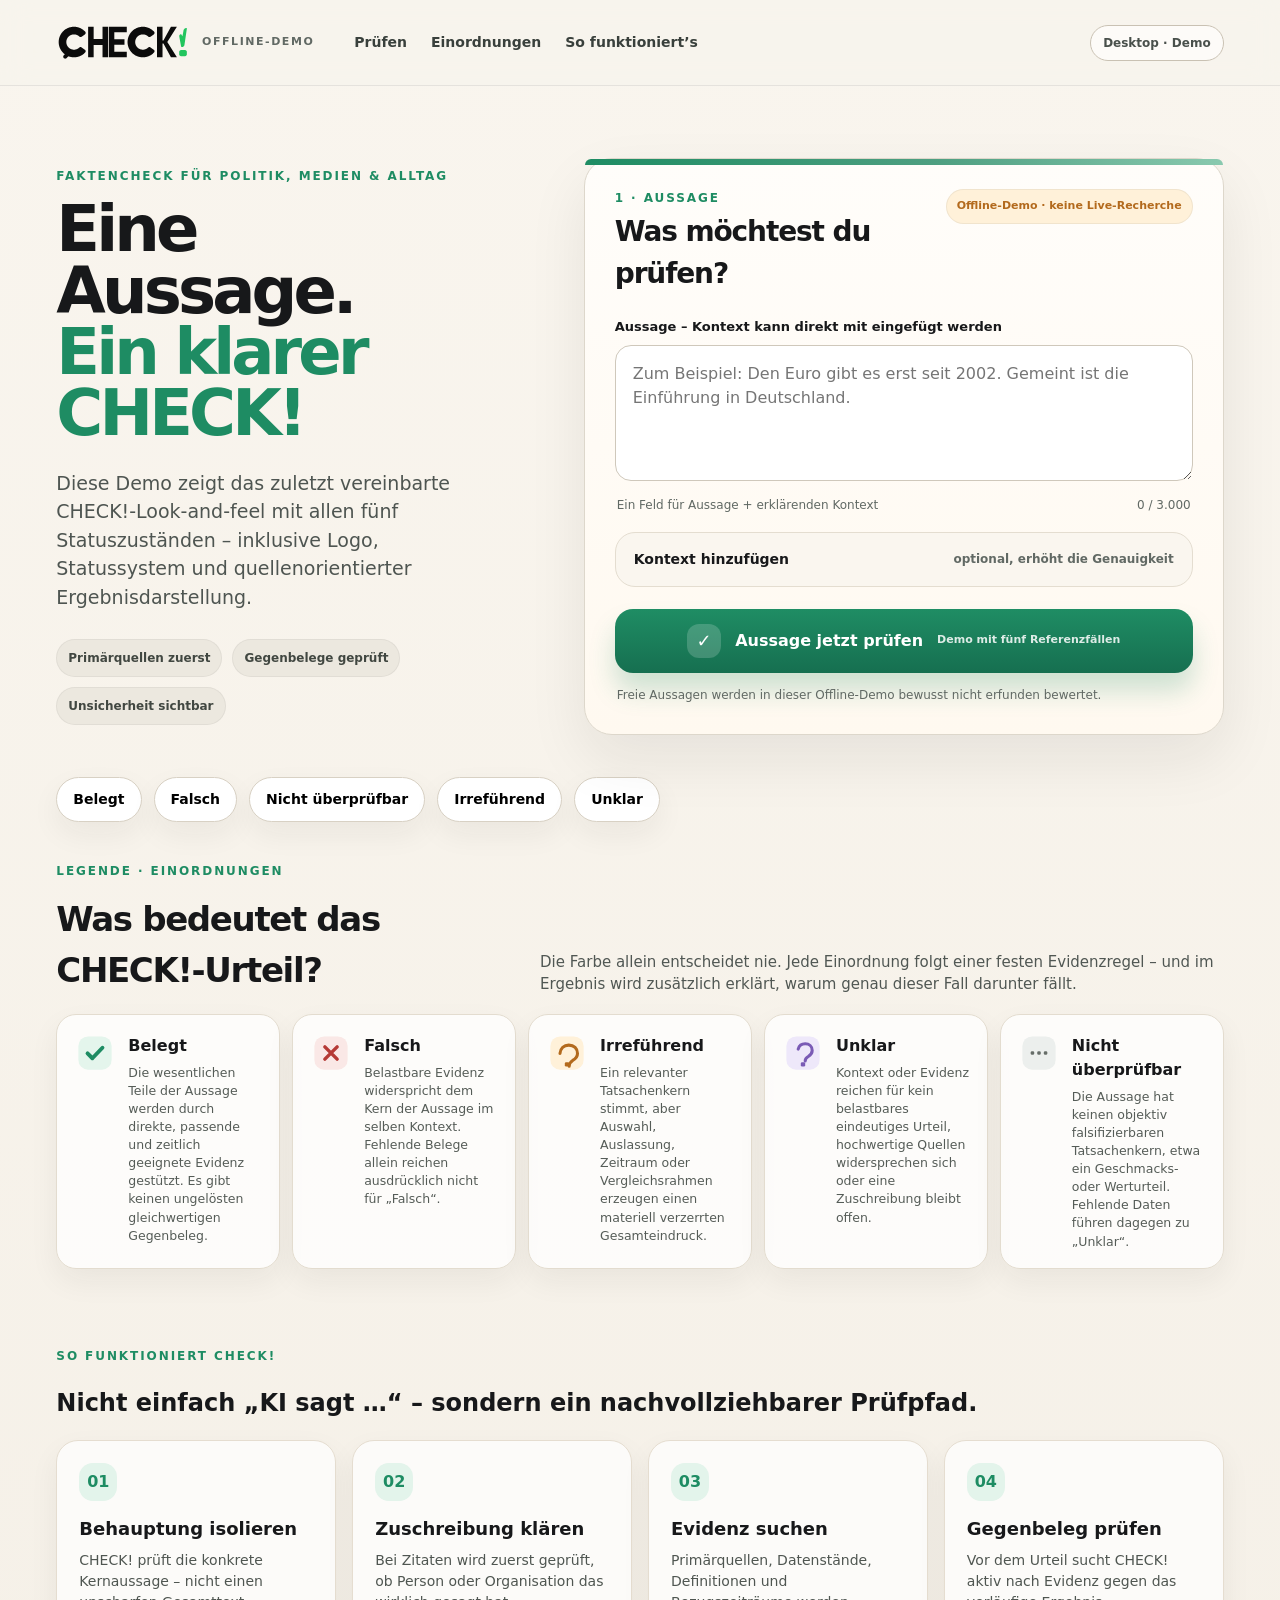
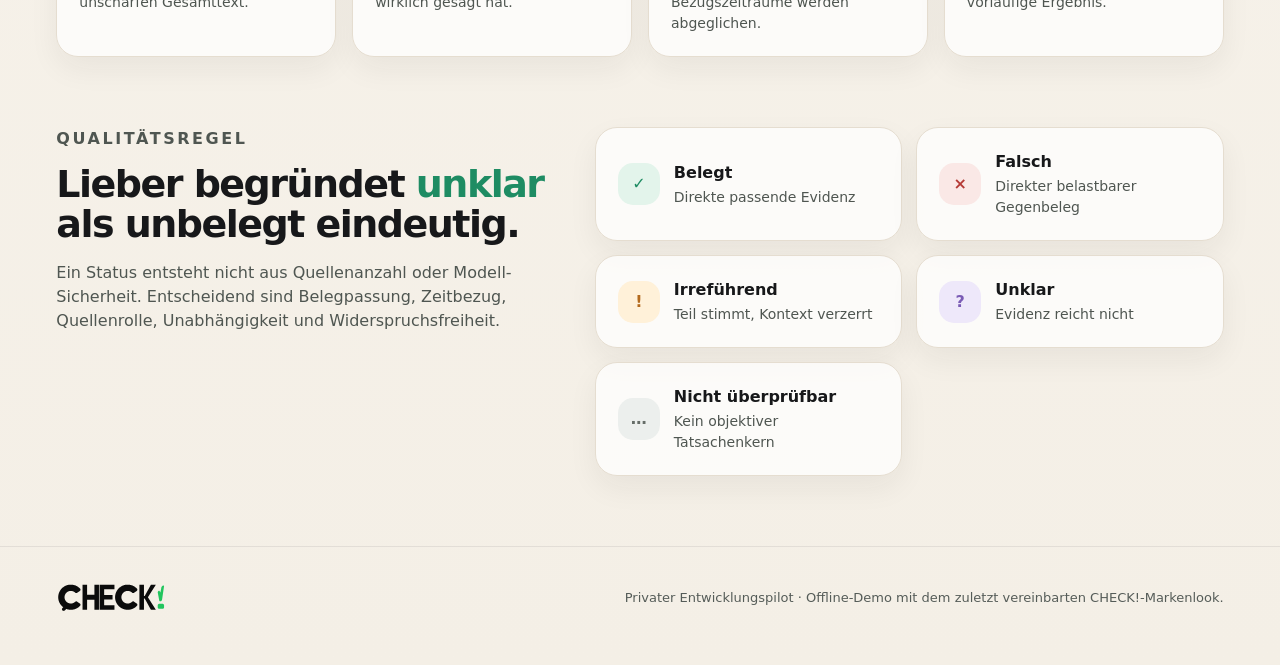
==== site/projects/check/index.html @ bfc2ee9d "Homepage Stefan Lüer (lueer.me): Profil, Kompetenzen, CHECK!-Demonstrator, Werdegang - Nur site/ wir" ====
<!doctype html>
<html lang="de">
<head>
  <meta charset="utf-8" />
  <meta http-equiv="Content-Security-Policy" content="default-src 'none'; script-src 'unsafe-inline'; style-src 'unsafe-inline'; img-src 'self' data:; font-src 'self'; base-uri 'none'; form-action 'none'; object-src 'none'">
  <meta name="referrer" content="no-referrer">
  <meta name="robots" content="noindex">
  <meta name="viewport" content="width=device-width,initial-scale=1" />
  <title>CHECK! – Offline-Demo</title>
  <meta name="description" content="CHECK! Offline-Demo mit fünf vorbereiteten Beispielaussagen." />
  <style>:root{
  --bg:#f7f3ec;
  --bg-soft:#fbf8f2;
  --paper:#fffdf9;
  --ink:#17181a;
  --muted:#616964;
  --line:#ddd7cb;
  --line-strong:#c9c1b3;
  --shadow:0 24px 60px rgba(26,28,26,.08);
  --shadow-soft:0 12px 30px rgba(26,28,26,.06);
  --green:#1e8c63;
  --green-soft:#e3f4eb;
  --red:#b53a36;
  --red-soft:#fae8e6;
  --amber:#b36a1d;
  --amber-soft:#fff1d9;
  --violet:#7a5bb5;
  --violet-soft:#eee8fa;
  --slate:#666d68;
  --slate-soft:#ecefed;
  --radius-xl:28px;
  --radius-lg:20px;
  --radius-md:14px;
}
*{box-sizing:border-box}
html{scroll-behavior:smooth}
body{margin:0;background:linear-gradient(180deg,#f9f5ee 0%,#f4efe6 100%);color:var(--ink);font-family:Inter,ui-sans-serif,system-ui,-apple-system,"Segoe UI",sans-serif;line-height:1.5}
a{color:inherit}
.topbar{height:86px;display:flex;align-items:center;gap:28px;padding:0 4.4vw;border-bottom:1px solid rgba(23,24,26,.08);background:rgba(247,243,236,.84);position:sticky;top:0;z-index:20;backdrop-filter:blur(14px)}
.brand{display:flex;align-items:center;gap:14px;text-decoration:none;color:var(--ink)}
.brand img{display:block;height:34px;width:auto}
.brand.small img{height:28px}
.brand-lockup{display:flex;flex-direction:column;gap:2px}
.brand-kicker{font-size:11px;font-weight:800;letter-spacing:.14em;color:var(--muted);text-transform:uppercase}
.nav{display:flex;gap:24px;margin-left:12px}
.nav a{text-decoration:none;font-weight:700;font-size:14px;color:#39403c}
.nav a:hover{color:var(--ink)}
.pilot-badge{margin-left:auto;padding:8px 12px;border:1px solid var(--line-strong);border-radius:999px;font-size:12px;font-weight:800;color:#49504b;background:rgba(255,255,255,.58)}
main{overflow-x:hidden}
.hero{max-width:1380px;margin:0 auto;padding:72px 4.4vw 42px;display:grid;grid-template-columns:minmax(320px,.84fr) minmax(580px,1.16fr);gap:64px;align-items:center}
.hero-copy{padding-right:10px}
.eyebrow,.step{font-size:12px;font-weight:850;letter-spacing:.16em;color:var(--green);text-transform:uppercase;margin:0 0 14px}
.hero h1{font-size:clamp(48px,5vw,78px);line-height:.96;letter-spacing:-.06em;margin:0 0 24px;max-width:740px}
.hero h1 span{color:var(--green)}
.lead{font-size:19px;color:#4e5551;max-width:620px;margin:0 0 28px}
.trust-row{display:flex;flex-wrap:wrap;gap:10px}
.trust-row span{font-size:12px;font-weight:780;padding:9px 11px;background:#ece8df;border:1px solid rgba(23,24,26,.05);border-radius:999px;color:#414741}
.check-card{position:relative;background:linear-gradient(180deg,#fffdfa 0%,#fff9f0 100%);border:1px solid var(--line);border-radius:var(--radius-xl);padding:30px;box-shadow:var(--shadow)}
.check-card::before{content:"";position:absolute;inset:0 auto auto 0;height:6px;width:100%;border-radius:28px 28px 0 0;background:linear-gradient(90deg,var(--green) 0%,#4e9f81 55%,#89c9af 100%)}
.card-head{display:flex;align-items:flex-start;justify-content:space-between;gap:20px;margin-bottom:22px}
.card-head .step{margin-bottom:4px}
.card-head h2{margin:0;font-size:28px;letter-spacing:-.04em}
.api-state{font-size:11px;font-weight:850;padding:8px 10px;background:var(--slate-soft);border-radius:999px;white-space:nowrap;border:1px solid rgba(23,24,26,.06)}
.api-state.live{background:var(--green-soft);color:var(--green)}
.api-state.demo{background:var(--amber-soft);color:var(--amber)}
label{display:block;font-size:13px;font-weight:800;margin-bottom:8px}
textarea,input{width:100%;border:1px solid #cfc8bb;border-radius:16px;background:#fff;color:var(--ink);font:inherit;outline:none;transition:border-color .18s, box-shadow .18s, transform .18s}
textarea:focus,input:focus{border-color:#a8b8ad;box-shadow:0 0 0 4px rgba(30,140,99,.11)}
textarea{min-height:136px;padding:16px 17px;resize:vertical}
input{padding:13px 14px}
.counter{display:flex;justify-content:space-between;gap:12px;align-items:center;margin:8px 2px 18px;color:var(--muted);font-size:12px}
.context-box{margin:18px 0 22px;background:#faf6ef;border:1px solid #e4ddd0;border-radius:20px;padding:0}
.context-box>summary{cursor:pointer;list-style:none;padding:16px 18px;font-weight:800;font-size:14px;display:flex;justify-content:space-between;align-items:center;gap:16px}
.context-box>summary::-webkit-details-marker{display:none}.context-box summary span{font-size:12px;color:var(--muted);font-weight:650}
.context-grid{display:grid;grid-template-columns:repeat(2,minmax(0,1fr));gap:16px;padding:0 18px 18px}.context-grid .wide{grid-column:1/-1}
.check-btn{display:flex;align-items:center;justify-content:center;gap:14px;width:100%;border:0;border-radius:18px;background:linear-gradient(180deg,#1f8d64 0%,#166f50 100%);color:#fff;padding:15px 18px;cursor:pointer;font:inherit;font-weight:800;box-shadow:0 18px 26px rgba(30,140,99,.22)}
.check-btn:hover{transform:translateY(-1px)}
.btn-icon{display:grid;place-items:center;width:34px;height:34px;border-radius:12px;background:rgba(255,255,255,.18);font-size:18px;font-weight:900}.check-btn small{display:block;font-size:11px;font-weight:650;opacity:.85}
.privacy{margin:13px 2px 0;color:var(--muted);font-size:12px}
.examples{max-width:1380px;margin:0 auto;padding:0 4.4vw 28px;display:flex;flex-wrap:wrap;gap:12px}
.examples button{border:1px solid #d8d1c4;background:#fff;border-radius:999px;padding:11px 16px;font:inherit;font-size:14px;font-weight:760;cursor:pointer;box-shadow:var(--shadow-soft)}
.examples button:hover{background:#f7f3ea}
.hidden{display:none !important}
.result-wrap{max-width:1380px;margin:12px auto 0;padding:0 4.4vw 28px}
.result-topline{display:flex;justify-content:space-between;align-items:center;gap:18px;margin-bottom:14px;color:var(--muted);font-size:13px}
.result-grid{display:grid;grid-template-columns:minmax(0,1.05fr) minmax(320px,.95fr);gap:22px}
.result-main,.evidence-panel{background:var(--paper);border:1px solid var(--line);border-radius:var(--radius-xl);padding:26px;box-shadow:var(--shadow-soft)}
.result-label{font-size:12px;font-weight:850;letter-spacing:.14em;color:var(--muted);text-transform:uppercase;margin:0 0 10px}
blockquote{margin:0 0 18px;padding:18px 20px;background:#f7f3ec;border-left:4px solid var(--green);border-radius:18px;font-size:19px;font-weight:620;color:#212321}
.status-badge{display:inline-flex;align-items:center;gap:10px;padding:10px 14px 10px 10px;border-radius:999px;font-size:14px;font-weight:850;margin-bottom:16px;border:1px solid transparent}
.status-badge::before{content:"";width:28px;height:28px;border-radius:12px;display:inline-grid;place-items:center;font-size:16px;font-weight:900}
.status-badge[data-status="Belegt"]{background:var(--green-soft);color:#155a42;border-color:#c9e8d8}.status-badge[data-status="Belegt"]::before{content:"✓";background:var(--green);color:#fff}
.status-badge[data-status="Falsch"]{background:var(--red-soft);color:#7f2926;border-color:#efcbc8}.status-badge[data-status="Falsch"]::before{content:"×";background:var(--red);color:#fff}
.status-badge[data-status="Irreführend"]{background:var(--amber-soft);color:#8e5317;border-color:#f0d6b2}.status-badge[data-status="Irreführend"]::before{content:"!";background:var(--amber);color:#fff}
.status-badge[data-status="Unklar"]{background:var(--violet-soft);color:#64499a;border-color:#dbd0f2}.status-badge[data-status="Unklar"]::before{content:"?";background:var(--violet);color:#fff}
.status-badge[data-status="Nicht überprüfbar"]{background:var(--slate-soft);color:#4d5550;border-color:#d8ddda}.status-badge[data-status="Nicht überprüfbar"]::before{content:"…";background:var(--slate);color:#fff}
#shortReason{font-size:34px;line-height:1.08;letter-spacing:-.04em;margin:0 0 12px}
.detail{font-size:16px;color:#4d5450;margin:0 0 18px}
.info-box{padding:16px 18px;border-radius:18px;background:#f2f6f4;border:1px solid #dce9e1;margin:14px 0;color:#274437}.info-box.warning{background:#faf6ef;border-color:#e4ddd0;color:#5e5644}
.result-actions{display:flex;flex-wrap:wrap;gap:12px;margin-top:20px}.result-actions button,.feedback-form button{border:0;border-radius:14px;padding:12px 15px;font:inherit;font-weight:780;cursor:pointer}.result-actions button:first-child{background:#17181a;color:#fff}.result-actions button:last-child{background:#ece8df;color:#2e332f}.feedback-form{margin-top:18px;border-top:1px solid #ece6da;padding-top:18px}.feedback-form textarea{min-height:110px}.feedback-form input{margin-bottom:12px}.feedback-form button{background:var(--green);color:#fff}.feedback-form p{margin:10px 0 0;color:var(--muted);font-size:13px}
.panel-head{display:flex;justify-content:space-between;align-items:flex-start;gap:18px;margin-bottom:12px}.panel-head h3{margin:4px 0 0;font-size:24px;letter-spacing:-.03em}.count-pill{background:#f3eee6;border:1px solid var(--line);border-radius:999px;padding:8px 11px;font-size:12px;font-weight:800;color:#515853}
.evidence-list{display:flex;flex-direction:column;gap:14px}.evidence-card{border:1px solid #e4ddd0;border-radius:20px;padding:18px;background:#fffdfa}.source-top{display:flex;justify-content:space-between;gap:16px;align-items:flex-start;margin-bottom:10px}.source-top h4{margin:0 0 5px;font-size:18px;line-height:1.15}.publisher{font-size:13px;color:var(--muted)}.evidence-tag{border-radius:999px;background:#f2f6f4;padding:6px 10px;font-size:11px;font-weight:850;color:#345749}.evidence-card p{margin:0 0 10px;color:#464c49;font-size:14px}.evidence-card a{display:inline-flex;align-items:center;gap:6px;font-weight:800;text-decoration:none;color:var(--green)}.empty-evidence{padding:18px;border:1px dashed #d9d3c8;border-radius:18px;background:#faf7f1;color:var(--muted)}
.process,.quality{max-width:1380px;margin:0 auto;padding:34px 4.4vw 70px}.process-grid{display:grid;grid-template-columns:repeat(4,minmax(0,1fr));gap:16px;margin-top:18px}.process-grid article,.status-list>div{background:rgba(255,255,255,.74);border:1px solid #e5ddd0;border-radius:22px;padding:22px;box-shadow:var(--shadow-soft)}.process-grid article span{display:inline-grid;place-items:center;width:38px;height:38px;border-radius:14px;background:var(--green-soft);color:var(--green);font-weight:900;margin-bottom:14px}.process-grid h3{margin:0 0 8px;font-size:18px}.process-grid p{margin:0;color:#4f5651;font-size:14px}
.quality{display:grid;grid-template-columns:minmax(280px,.9fr) minmax(460px,1.1fr);gap:24px;align-items:start;padding-top:0}.quality-copy h2{font-size:38px;line-height:1.05;letter-spacing:-.04em;margin:0 0 14px}.quality-copy p{font-size:16px;color:#4f5651;max-width:560px}.quality-copy em{color:var(--green);font-style:normal}.status-list{display:grid;grid-template-columns:repeat(2,minmax(0,1fr));gap:14px}.status-list>div{display:flex;align-items:center;gap:14px}.dot{width:42px;height:42px;border-radius:15px;display:grid;place-items:center;font-weight:900;flex:0 0 auto}.dot.ok{background:var(--green-soft);color:var(--green)}.dot.bad{background:var(--red-soft);color:var(--red)}.dot.misleading{background:var(--amber-soft);color:var(--amber)}.dot.unclear{background:var(--violet-soft);color:var(--violet)}.dot.na{background:var(--slate-soft);color:var(--slate)}.status-list span{display:flex;flex-direction:column;gap:2px;font-size:14px;color:#4f5651}.status-list strong{font-size:16px;color:var(--ink)}
footer{padding:28px 4.4vw 44px;display:flex;justify-content:space-between;gap:18px;align-items:center;border-top:1px solid rgba(23,24,26,.08);color:#555c58}.footer-note{font-size:13px;max-width:680px}
@media (max-width:1120px){.hero,.quality,.result-grid{grid-template-columns:1fr}.hero{gap:36px}.process-grid{grid-template-columns:repeat(2,minmax(0,1fr))}.nav{display:none}.pilot-badge{display:none}}
@media (max-width:720px){.topbar{height:auto;padding:14px 18px;gap:12px;align-items:flex-start;flex-wrap:wrap}.brand img{height:28px}.hero,.examples,.result-wrap,.process,.quality,footer{padding-left:18px;padding-right:18px}.hero{padding-top:34px}.check-card,.result-main,.evidence-panel{padding:20px}.context-grid,.status-list{grid-template-columns:1fr}.process-grid{grid-template-columns:1fr}.result-actions{flex-direction:column}.result-actions button,.feedback-form button{width:100%}#shortReason{font-size:28px}.quality-copy h2{font-size:31px}.card-head{flex-direction:column}.api-state{white-space:normal}.brand-lockup{display:none}}/* v0.5 · explanatory verdict legend */
.legend{max-width:1380px;margin:0 auto;padding:12px 4.4vw 44px}
.legend-head{display:grid;grid-template-columns:minmax(280px,.8fr) minmax(420px,1.2fr);gap:28px;align-items:end;margin-bottom:18px}
.legend-head h2{font-size:34px;letter-spacing:-.04em;margin:0}.legend-head>p{margin:0;color:#505753;font-size:15px}
.legend-grid{display:grid;grid-template-columns:repeat(5,minmax(0,1fr));gap:12px}
.legend-grid article{background:rgba(255,255,255,.76);border:1px solid #e3dccf;border-radius:20px;padding:17px;box-shadow:var(--shadow-soft);display:flex;align-items:flex-start;gap:12px}
.legend-grid img{width:42px;height:42px;flex:0 0 auto}.legend-grid h3{margin:2px 0 6px;font-size:16px}.legend-grid p{margin:0;color:#555c57;font-size:12.5px;line-height:1.45}
.classification-box{margin:16px 0;padding:17px 18px;border-radius:18px;background:#f7f3ec;border:1px solid #e0d8ca;color:#3f4641}
.classification-box strong{display:block;color:var(--ink);margin-bottom:5px}.classification-box .rule{font-size:13px;color:#59605b;margin-bottom:7px}.classification-box .case{font-size:14px}
.detected-claims{margin:14px 0;padding:16px 18px;border-radius:18px;background:#fff7e8;border:1px solid #ead5ac}.detected-claims strong{display:block;margin-bottom:8px}.detected-claims ol{margin:0;padding-left:20px}.detected-claims button{margin-top:8px;margin-right:8px;border:1px solid #d9c393;background:#fff;border-radius:999px;padding:8px 10px;font:inherit;font-size:12px;font-weight:780;cursor:pointer}
.benchmark-intro{max-width:1180px;margin:0 auto;padding:52px 4.4vw 18px}.benchmark-intro h1{font-size:48px;line-height:1;letter-spacing:-.05em;margin:0 0 16px}.benchmark-intro p{color:#505753;max-width:820px}.benchmark-toolbar{max-width:1180px;margin:0 auto;padding:0 4.4vw 18px;display:flex;gap:10px;flex-wrap:wrap}.benchmark-toolbar button{border:1px solid #d8d1c4;background:#fff;border-radius:999px;padding:9px 13px;font:inherit;font-weight:780;cursor:pointer}.benchmark-list{max-width:1180px;margin:0 auto;padding:0 4.4vw 70px;display:grid;grid-template-columns:repeat(2,minmax(0,1fr));gap:14px}.benchmark-case{background:#fffdfa;border:1px solid #ded7ca;border-radius:20px;padding:18px;box-shadow:var(--shadow-soft)}.benchmark-case .case-id{font-size:12px;font-weight:900;color:var(--green);letter-spacing:.1em}.benchmark-case h3{font-size:17px;margin:7px 0 12px;line-height:1.35}.benchmark-case button{border:0;background:#17181a;color:#fff;border-radius:12px;padding:10px 12px;font:inherit;font-size:13px;font-weight:800;cursor:pointer}
@media(max-width:1120px){.legend-grid{grid-template-columns:repeat(2,minmax(0,1fr))}.legend-head{grid-template-columns:1fr}.benchmark-list{grid-template-columns:1fr}}
@media(max-width:720px){.legend{padding-left:18px;padding-right:18px}.legend-grid{grid-template-columns:1fr}.benchmark-intro,.benchmark-toolbar,.benchmark-list{padding-left:18px;padding-right:18px}.benchmark-intro h1{font-size:38px}}
</style>
</head>
<body>
  <header class="topbar">
    <a class="brand" href="#" aria-label="CHECK! Startseite">
      <img src="./brand_assets/check-wordmark.svg" alt="CHECK!" />
      <span class="brand-lockup"><span class="brand-kicker">Offline-Demo</span></span>
    </a>
    <nav class="nav" aria-label="Hauptnavigation">
      <a href="#check">Prüfen</a><a href="#legend">Einordnungen</a><a href="#how">So funktioniert’s</a>
    </nav>
    <span class="pilot-badge">Desktop · Demo</span>
  </header>

  <main>
    <section class="hero" id="check">
      <div class="hero-copy">
        <p class="eyebrow">FAKTENCHECK FÜR POLITIK, MEDIEN & ALLTAG</p>
        <h1>Eine Aussage.<br><span>Ein klarer CHECK!</span></h1>
        <p class="lead">Diese Demo zeigt das zuletzt vereinbarte CHECK!-Look-and-feel mit allen fünf Statuszuständen – inklusive Logo, Statussystem und quellenorientierter Ergebnisdarstellung.</p>
        <div class="trust-row"><span>Primärquellen zuerst</span><span>Gegenbelege geprüft</span><span>Unsicherheit sichtbar</span></div>
      </div>

      <form class="check-card" id="checkForm">
        <div class="card-head">
          <div><p class="step">1 · Aussage</p><h2>Was möchtest du prüfen?</h2></div>
          <span id="apiState" class="api-state demo">Offline-Demo · keine Live-Recherche</span>
        </div>
        <label for="claim">Aussage – Kontext kann direkt mit eingefügt werden</label>
        <textarea id="claim" maxlength="3000" required placeholder="Zum Beispiel: Den Euro gibt es erst seit 2002. Gemeint ist die Einführung in Deutschland."></textarea>
        <div class="counter"><span>Ein Feld für Aussage + erklärenden Kontext</span><span id="charCount">0 / 3.000</span></div>

        <details class="context-box">
          <summary>Kontext hinzufügen <span>optional, erhöht die Genauigkeit</span></summary>
          <div class="context-grid">
            <div class="wide"><label for="context">Kontext</label><textarea id="context" maxlength="2500" placeholder="Woher stammt die Aussage? Was ist der Zusammenhang?"></textarea></div>
            <div><label for="region">Land / Gebiet</label><input id="region" placeholder="z. B. Deutschland" /></div>
            <div><label for="referenceDate">Stichtag / Zeitraum</label><input id="referenceDate" placeholder="z. B. September 2026" /></div>
          </div>
        </details>

        <button id="submitBtn" class="check-btn" type="submit"><span class="btn-icon">✓</span><span>Aussage jetzt prüfen</span><small>Demo mit fünf Referenzfällen</small></button>
        <p class="privacy">Freie Aussagen werden in dieser Offline-Demo bewusst nicht erfunden bewertet.</p>
      </form>
    </section>

    <section class="examples" aria-label="Beispielaussagen">
      <button data-claim="Deutschland besteht aus 16 Bundesländern.">Belegt</button>
      <button data-claim="Die deutsche Wiedervereinigung war am 3. Oktober 1989.">Falsch</button>
      <button data-claim="Berlin ist das schönste Bundesland Deutschlands.">Nicht überprüfbar</button>
      <button data-claim="Den Euro gibt es erst seit 2002.">Irreführend</button>
      <button data-claim="Deutschland wird am 1. Januar 2035 genau 20 Bundesländer haben.">Unklar</button>
    </section>


    <section class="legend" id="legend" aria-labelledby="legendTitle">
      <div class="legend-head">
        <div><p class="eyebrow">Legende · Einordnungen</p><h2 id="legendTitle">Was bedeutet das CHECK!-Urteil?</h2></div>
        <p>Die Farbe allein entscheidet nie. Jede Einordnung folgt einer festen Evidenzregel – und im Ergebnis wird zusätzlich erklärt, warum genau dieser Fall darunter fällt.</p>
      </div>
      <div class="legend-grid">
        <article><img src="./brand_assets/status-belegt.svg" alt=""><div><h3>Belegt</h3><p>Die wesentlichen Teile der Aussage werden durch direkte, passende und zeitlich geeignete Evidenz gestützt. Es gibt keinen ungelösten gleichwertigen Gegenbeleg.</p></div></article>
        <article><img src="./brand_assets/status-falsch.svg" alt=""><div><h3>Falsch</h3><p>Belastbare Evidenz widerspricht dem Kern der Aussage im selben Kontext. Fehlende Belege allein reichen ausdrücklich nicht für „Falsch“.</p></div></article>
        <article><img src="./brand_assets/status-irrefuehrend.svg" alt=""><div><h3>Irreführend</h3><p>Ein relevanter Tatsachenkern stimmt, aber Auswahl, Auslassung, Zeitraum oder Vergleichsrahmen erzeugen einen materiell verzerrten Gesamteindruck.</p></div></article>
        <article><img src="./brand_assets/status-unklar.svg" alt=""><div><h3>Unklar</h3><p>Kontext oder Evidenz reichen für kein belastbares eindeutiges Urteil, hochwertige Quellen widersprechen sich oder eine Zuschreibung bleibt offen.</p></div></article>
        <article><img src="./brand_assets/status-nicht-pruefbar.svg" alt=""><div><h3>Nicht überprüfbar</h3><p>Die Aussage hat keinen objektiv falsifizierbaren Tatsachenkern, etwa ein Geschmacks- oder Werturteil. Fehlende Daten führen dagegen zu „Unklar“.</p></div></article>
      </div>
    </section>

    <section id="result" class="result-wrap hidden" aria-live="polite">
      <div class="result-topline"><span class="step">2 · Ergebnis</span><span id="resultMeta"></span></div>
      <div class="result-grid">
        <article class="result-main">
          <p class="result-label">Geprüfte Aussage</p>
          <blockquote id="resultClaim"></blockquote>
          <div id="statusBadge" class="status-badge"></div>
          <h2 id="shortReason"></h2>
          <p id="detail" class="detail"></p>
          <div id="classificationBox" class="classification-box"></div>
          <div id="attributionBox" class="info-box hidden"></div>
          <div id="limitationsBox" class="info-box warning hidden"></div>
          <div class="result-actions"><button type="button" id="copyResult">Ergebnis kopieren</button><button type="button" id="toggleFeedback">Gegenbeleg melden</button></div>
          <form id="feedbackForm" class="feedback-form hidden"><label for="feedbackNote">Was sollte CHECK! prüfen oder korrigieren?</label><textarea id="feedbackNote" maxlength="2500" placeholder="Beschreibe kurz den Gegenbeleg oder Fehler."></textarea><label for="feedbackUrl">Quelle / Link <span>optional</span></label><input id="feedbackUrl" placeholder="https://…"><button type="submit">Hinweis lokal speichern</button><p id="feedbackState"></p></form>
        </article>
        <aside class="evidence-panel">
          <div class="panel-head"><div><p class="result-label">Beleglage</p><h3>Quellen & Fundstellen</h3></div><span id="evidenceCount" class="count-pill"></span></div>
          <div id="evidenceList" class="evidence-list"></div>
        </aside>
      </div>
    </section>

    <section class="process" id="how">
      <div><p class="eyebrow">So funktioniert CHECK!</p><h2>Nicht einfach „KI sagt …“ – sondern ein nachvollziehbarer Prüfpfad.</h2></div>
      <div class="process-grid">
        <article><span>01</span><h3>Behauptung isolieren</h3><p>CHECK! prüft die konkrete Kernaussage – nicht einen unscharfen Gesamttext.</p></article>
        <article><span>02</span><h3>Zuschreibung klären</h3><p>Bei Zitaten wird zuerst geprüft, ob Person oder Organisation das wirklich gesagt hat.</p></article>
        <article><span>03</span><h3>Evidenz suchen</h3><p>Primärquellen, Datenstände, Definitionen und Bezugszeiträume werden abgeglichen.</p></article>
        <article><span>04</span><h3>Gegenbeleg prüfen</h3><p>Vor dem Urteil sucht CHECK! aktiv nach Evidenz gegen das vorläufige Ergebnis.</p></article>
      </div>
    </section>

    <section class="quality" id="quality">
      <div class="quality-copy"><p class="eyebrow">Qualitätsregel</p><h2>Lieber begründet <em>unklar</em> als unbelegt eindeutig.</h2><p>Ein Status entsteht nicht aus Quellenanzahl oder Modell-Sicherheit. Entscheidend sind Belegpassung, Zeitbezug, Quellenrolle, Unabhängigkeit und Widerspruchsfreiheit.</p></div>
      <div class="status-list"><div><b class="dot ok">✓</b><span><strong>Belegt</strong>Direkte passende Evidenz</span></div><div><b class="dot bad">×</b><span><strong>Falsch</strong>Direkter belastbarer Gegenbeleg</span></div><div><b class="dot misleading">!</b><span><strong>Irreführend</strong>Teil stimmt, Kontext verzerrt</span></div><div><b class="dot unclear">?</b><span><strong>Unklar</strong>Evidenz reicht nicht</span></div><div><b class="dot na">…</b><span><strong>Nicht überprüfbar</strong>Kein objektiver Tatsachenkern</span></div></div>
    </section>
  </main>

  <footer><div class="brand small"><img src="./brand_assets/check-wordmark.svg" alt="CHECK!" /></div><p class="footer-note">Privater Entwicklungspilot · Offline-Demo mit dem zuletzt vereinbarten CHECK!-Markenlook.</p></footer>
<script>
const $ = s => document.querySelector(s);
const claim = $('#claim');
const form = $('#checkForm');
const result = $('#result');
const charCount = $('#charCount');
claim.addEventListener('input',()=>charCount.textContent=`${claim.value.length.toLocaleString('de-DE')} / 3.000`);
document.querySelectorAll('[data-claim]').forEach(b=>b.addEventListener('click',()=>{claim.value=b.dataset.claim;claim.dispatchEvent(new Event('input'));claim.focus();}));
function escapeHtml(v=''){return String(v).replace(/[&<>'"]/g,c=>({'&':'&amp;','<':'&lt;','>':'&gt;',"'":'&#039;','"':'&quot;'}[c]))}
function icon(s){return s==='Belegt'?'✓':s==='Falsch'?'×':s==='Irreführend'?'!':s==='Unklar'?'?':'…'}
const statusDefinitions={'Belegt':'Direkte, passende und zeitlich geeignete Evidenz stützt die wesentlichen Bestandteile der Aussage; kein gleichwertiger Gegenbeleg bleibt offen.','Falsch':'Belastbare Evidenz widerspricht dem Kern der Aussage im selben Kontext. Fehlende Belege allein reichen nicht.','Irreführend':'Ein relevanter Tatsachenkern stimmt, aber Auswahl, Auslassung, Zeitraum oder Vergleichsrahmen verzerren den Gesamteindruck materiell.','Unklar':'Kontext oder Evidenz reichen nicht für ein eindeutiges Urteil oder relevante Quellen widersprechen sich.','Nicht überprüfbar':'Die Aussage besitzt keinen objektiv falsifizierbaren Tatsachenkern.'};
const cases={
  'Deutschland besteht aus 16 Bundesländern.':{
    claim:'Deutschland besteht aus 16 Bundesländern.',status:'Belegt',shortReason:'Deutschland hat 16 Länder.',detail:'Die Zahl ist durch offizielle staatliche Informationen direkt belegt. Die Aussage ist zeitlich nicht auf einen kurzfristig volatilen Wert angewiesen.',referencePeriod:'aktueller Staatsaufbau',attributionStatus:'Nicht relevant',limitations:['Offline-Demo: Die Quellenkarten sind vorbereitete Demonstrationsdaten; es findet in dieser Datei keine neue Webrecherche statt.'],evidence:[{title:'Die Länder in der Bundesrepublik Deutschland',publisher:'Bundesregierung / Deutschland.de',role:'offizielle Quelle',evidenceClass:'Stark',passage:'Deutschland besteht aus 16 Ländern.',relevance:'Direkter Beleg für die Zahl der Bundesländer.',timeFit:'strukturell aktuell',url:'https://www.deutschland.de/de/topic/politik/deutschland-europa/bundeslaender'}]
  },
  'Die deutsche Wiedervereinigung war am 3. Oktober 1989.':{
    claim:'Die deutsche Wiedervereinigung war am 3. Oktober 1989.',status:'Falsch',shortReason:'Der Tag der Deutschen Einheit war der 3. Oktober 1990.',detail:'Die Aussage nennt den richtigen Kalendertag, aber das falsche Jahr. Der Beitritt der DDR zur Bundesrepublik Deutschland wurde am 3. Oktober 1990 wirksam.',referencePeriod:'3. Oktober 1990',attributionStatus:'Nicht relevant',limitations:['Offline-Demo: vorbereiteter Referenzfall; keine neue Webrecherche.'],evidence:[{title:'Deutsche Einheit',publisher:'Bundeszentrale für politische Bildung',role:'institutionelle Quelle',evidenceClass:'Stark',passage:'Am 3. Oktober 1990 trat die DDR der Bundesrepublik Deutschland bei.',relevance:'Direkter Gegenbeleg zum behaupteten Jahr 1989.',timeFit:'historischer Fakt',url:'https://www.bpb.de/themen/deutsche-einheit/'}]
  },
  'Berlin ist das schönste Bundesland Deutschlands.':{
    claim:'Berlin ist das schönste Bundesland Deutschlands.',status:'Nicht überprüfbar',shortReason:'„Schönste“ ist ein subjektives Werturteil.',detail:'Die Aussage enthält keinen objektiven Maßstab, anhand dessen wahr oder falsch entschieden werden könnte. CHECK! erzwingt deshalb kein grünes oder rotes Faktenurteil.',referencePeriod:'',attributionStatus:'Nicht relevant',limitations:['Eine objektive Tatsachenprüfung wäre erst möglich, wenn ein messbarer Maßstab definiert würde.'],evidence:[]
  },
  'Den Euro gibt es erst seit 2002.':{
    claim:'Den Euro gibt es erst seit 2002.',status:'Irreführend',shortReason:'Euro-Bargeld kam 2002 – die Währung selbst wurde bereits 1999 eingeführt.',detail:'Die Aussage greift einen richtigen Teil heraus, erzeugt aber einen falschen Gesamteindruck. Seit 1. Januar 1999 existierte der Euro bereits als Währung und wurde zunächst für Buchungen und elektronische Zahlungen genutzt. Banknoten und Münzen kamen erst am 1. Januar 2002 in Umlauf.',referencePeriod:'1999–2002',attributionStatus:'Nicht relevant',limitations:['Offline-Demo: vorbereiteter Referenzfall; keine neue Webrecherche.'],evidence:[{title:'Our money – introduction of the euro',publisher:'Europäische Zentralbank',role:'Primär-/Originalquelle',evidenceClass:'Stark',passage:'Der Euro wurde am 1. Januar 1999 eingeführt; Bargeld folgte am 1. Januar 2002.',relevance:'Belegt sowohl den früheren Start der Währung als auch den späteren Start des Bargelds.',timeFit:'historischer Fakt',url:'https://www.ecb.europa.eu/euro/intro/html/index.en.html'}]
  },
  'Deutschland wird am 1. Januar 2035 genau 20 Bundesländer haben.':{
    claim:'Deutschland wird am 1. Januar 2035 genau 20 Bundesländer haben.',status:'Unklar',shortReason:'Ob Deutschland 2035 genau 20 Bundesländer haben wird, steht heute nicht fest.',detail:'Die Behauptung beschreibt einen konkreten zukünftigen Zustand. Das Grundgesetz erlaubt zwar eine Neugliederung des Bundesgebiets, legt aber weder 20 Länder noch diesen Stichtag fest. CHECK! darf aus der bloßen Möglichkeit keine zukünftige Tatsache machen.',referencePeriod:'1. Januar 2035',attributionStatus:'Nicht relevant',limitations:['Zukunftsaussage: Der behauptete Zustand kann am heutigen Prüfzeitpunkt nicht verlässlich bestätigt oder widerlegt werden.'],evidence:[{title:'Grundgesetz – Artikel 29',publisher:'Bundesministerium der Justiz / Bundesamt für Justiz',role:'Primär-/Originalquelle',evidenceClass:'Stark',passage:'Das Bundesgebiet kann unter bestimmten Voraussetzungen neu gegliedert werden.',relevance:'Zeigt, dass eine Neugliederung grundsätzlich möglich ist, bestimmt aber weder die Zahl 20 noch den Stichtag 2035.',timeFit:'geltende Rechtslage',url:'https://www.gesetze-im-internet.de/gg/art_29.html'}]
  }
};
function render(d){
  $('#resultClaim').textContent=d.claim; const badge=$('#statusBadge');badge.dataset.status=d.status;badge.textContent=`${icon(d.status)}  ${d.status}`;
  $('#shortReason').textContent=d.shortReason;$('#detail').textContent=d.detail;$('#resultMeta').textContent=[d.referencePeriod?`Bezugszeitraum: ${d.referencePeriod}`:'','Offline-Demo'].filter(Boolean).join(' · ');$('#classificationBox').innerHTML=`<strong>Warum diese Einordnung?</strong><div class="rule"><b>${escapeHtml(d.status)} bedeutet:</b> ${escapeHtml(statusDefinitions[d.status]||'')}</div><div class="case"><b>Dieser Fall:</b> ${escapeHtml(d.shortReason||d.detail||'')}</div>`;
  $('#attributionBox').classList.add('hidden');
  const lim=$('#limitationsBox'); if(d.limitations?.length){lim.classList.remove('hidden');lim.innerHTML=`<strong>Grenzen / Unsicherheit</strong><br>${d.limitations.map(escapeHtml).join('<br>')}`}else lim.classList.add('hidden');
  const list=$('#evidenceList');list.innerHTML='';$('#evidenceCount').textContent=`${d.evidence?.length||0} Quelle${d.evidence?.length===1?'':'n'}`;
  if(!d.evidence?.length) list.innerHTML='<div class="empty-evidence">Für dieses Ergebnis ist keine Evidenzkarte erforderlich.</div>';
  else d.evidence.forEach(e=>{const x=document.createElement('div');x.className='evidence-card';x.innerHTML=`<div class="source-top"><div><h4>${escapeHtml(e.title)}</h4><div class="publisher">${escapeHtml(e.publisher)} · ${escapeHtml(e.role)}</div></div><span class="evidence-tag">${escapeHtml(e.evidenceClass)}</span></div><p><strong>Fundstelle:</strong> ${escapeHtml(e.passage)}</p><p>${escapeHtml(e.relevance)}</p><p><strong>Zeitpassung:</strong> ${escapeHtml(e.timeFit)}</p><a href="${escapeHtml(e.url)}" target="_blank" rel="noopener noreferrer">Quelle öffnen ↗</a>`;list.appendChild(x)});
  result.classList.remove('hidden');result.scrollIntoView({behavior:'smooth',block:'start'});
}
form.addEventListener('submit',e=>{e.preventDefault();const text=claim.value.trim();const d=cases[text];if(d){render(d);return;}render({claim:text,status:'Unklar',shortReason:'Offline-Demo: Für diese freie Aussage wurde keine Live-Recherche gestartet.',detail:'Die produktive Version soll freie politische und allgemeine Aussagen recherchieren. Diese sicherheitsfreundliche Doppelklick-Demo enthält bewusst nur vorbereitete Referenzfälle und erzeugt kein erfundenes Urteil.',referencePeriod:'',limitations:['Für einen echten Check ist der Server-/Live-Modus mit API-Zugang erforderlich.'],evidence:[]});});
$('#copyResult').addEventListener('click',()=>{const text=`CHECK! · ${$('#statusBadge').textContent.trim()}\n${$('#resultClaim').textContent}\n\n${$('#shortReason').textContent}\n${$('#detail').textContent}`;const ta=document.createElement('textarea');ta.value=text;document.body.appendChild(ta);ta.select();try{document.execCommand('copy');$('#copyResult').textContent='Kopiert ✓'}catch{$('#copyResult').textContent='Kopieren nicht möglich'}ta.remove();setTimeout(()=>$('#copyResult').textContent='Ergebnis kopieren',1600)});
$('#toggleFeedback').addEventListener('click',()=>$('#feedbackForm').classList.toggle('hidden'));
$('#feedbackForm').addEventListener('submit',e=>{e.preventDefault();const entry={time:new Date().toISOString(),claim:$('#resultClaim').textContent,note:$('#feedbackNote').value,sourceUrl:$('#feedbackUrl').value};try{const all=JSON.parse(localStorage.getItem('checkDemoFeedback')||'[]');all.push(entry);localStorage.setItem('checkDemoFeedback',JSON.stringify(all));}catch(e){}$('#feedbackState').textContent='Hinweis lokal im Browser gespeichert. Er verändert das Urteil nicht automatisch.';$('#feedbackNote').value='';$('#feedbackUrl').value='';});
</script>
</body>
</html>
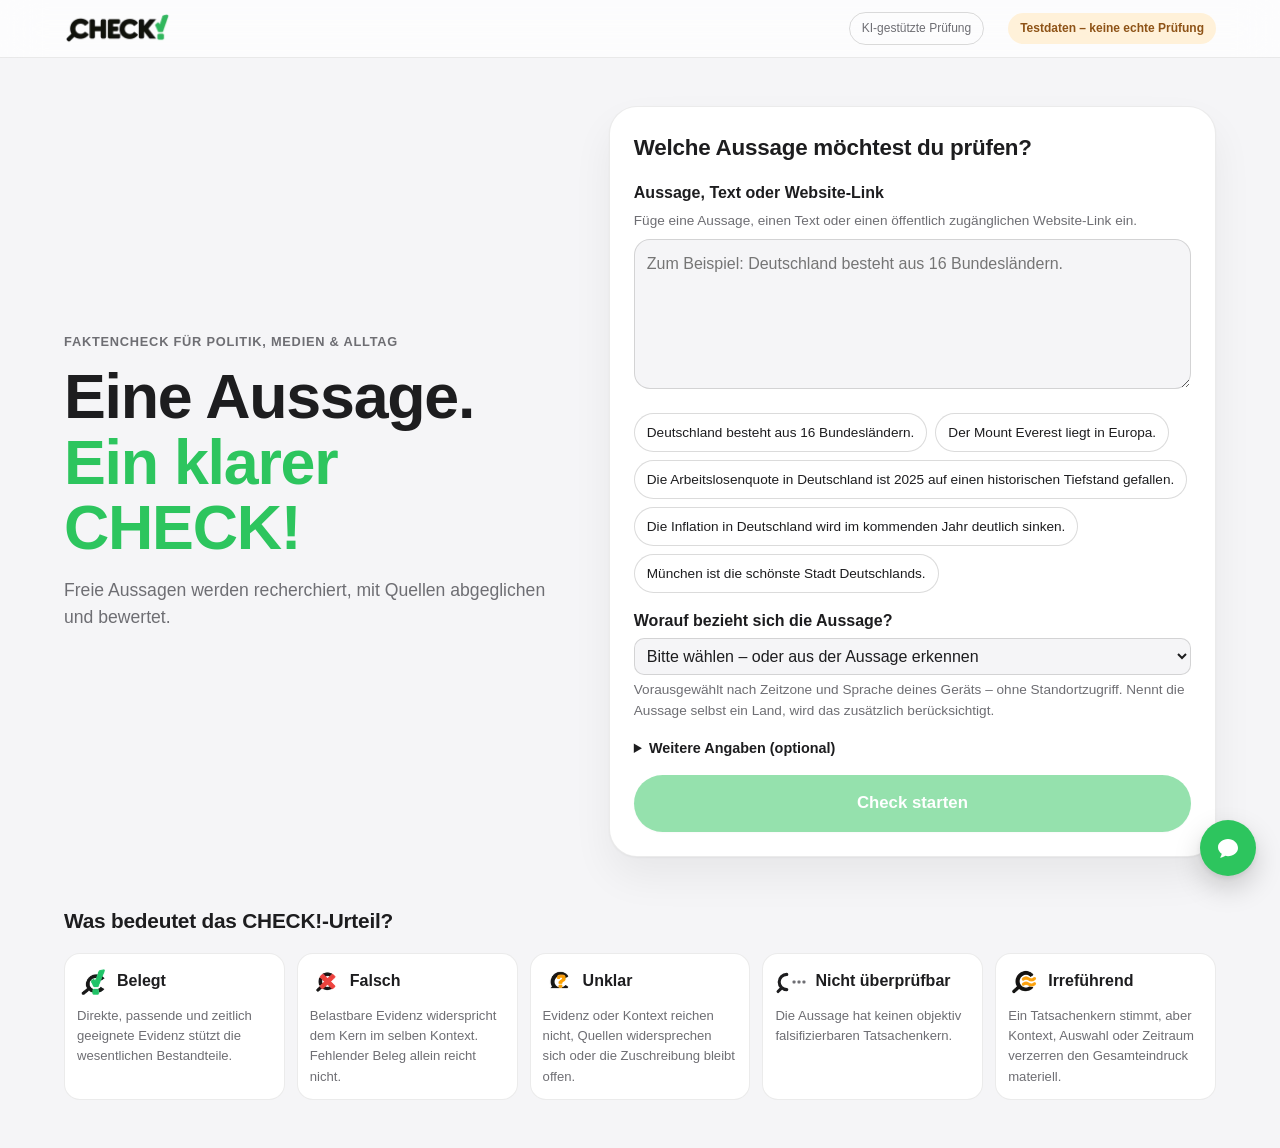
==== commit 49769b5b: "Startseite neu gegliedert, CHECK! auf aktuellen Stand - Reihenfolge: Profil, Werdegang, Kompetenzen," ====
--- a/site/projects/check/index.html
+++ b/site/projects/check/index.html
@@ -1,272 +1,18 @@
 <!doctype html>
 <html lang="de">
-<head>
-  <meta charset="utf-8" />
-  <meta http-equiv="Content-Security-Policy" content="default-src 'none'; script-src 'unsafe-inline'; style-src 'unsafe-inline'; img-src 'self' data:; font-src 'self'; base-uri 'none'; form-action 'none'; object-src 'none'">
-  <meta name="referrer" content="no-referrer">
-  <meta name="robots" content="noindex">
-  <meta name="viewport" content="width=device-width,initial-scale=1" />
-  <title>CHECK! – Offline-Demo</title>
-  <meta name="description" content="CHECK! Offline-Demo mit fünf vorbereiteten Beispielaussagen." />
-  <style>:root{
-  --bg:#f7f3ec;
-  --bg-soft:#fbf8f2;
-  --paper:#fffdf9;
-  --ink:#17181a;
-  --muted:#616964;
-  --line:#ddd7cb;
-  --line-strong:#c9c1b3;
-  --shadow:0 24px 60px rgba(26,28,26,.08);
-  --shadow-soft:0 12px 30px rgba(26,28,26,.06);
-  --green:#1e8c63;
-  --green-soft:#e3f4eb;
-  --red:#b53a36;
-  --red-soft:#fae8e6;
-  --amber:#b36a1d;
-  --amber-soft:#fff1d9;
-  --violet:#7a5bb5;
-  --violet-soft:#eee8fa;
-  --slate:#666d68;
-  --slate-soft:#ecefed;
-  --radius-xl:28px;
-  --radius-lg:20px;
-  --radius-md:14px;
-}
-*{box-sizing:border-box}
-html{scroll-behavior:smooth}
-body{margin:0;background:linear-gradient(180deg,#f9f5ee 0%,#f4efe6 100%);color:var(--ink);font-family:Inter,ui-sans-serif,system-ui,-apple-system,"Segoe UI",sans-serif;line-height:1.5}
-a{color:inherit}
-.topbar{height:86px;display:flex;align-items:center;gap:28px;padding:0 4.4vw;border-bottom:1px solid rgba(23,24,26,.08);background:rgba(247,243,236,.84);position:sticky;top:0;z-index:20;backdrop-filter:blur(14px)}
-.brand{display:flex;align-items:center;gap:14px;text-decoration:none;color:var(--ink)}
-.brand img{display:block;height:34px;width:auto}
-.brand.small img{height:28px}
-.brand-lockup{display:flex;flex-direction:column;gap:2px}
-.brand-kicker{font-size:11px;font-weight:800;letter-spacing:.14em;color:var(--muted);text-transform:uppercase}
-.nav{display:flex;gap:24px;margin-left:12px}
-.nav a{text-decoration:none;font-weight:700;font-size:14px;color:#39403c}
-.nav a:hover{color:var(--ink)}
-.pilot-badge{margin-left:auto;padding:8px 12px;border:1px solid var(--line-strong);border-radius:999px;font-size:12px;font-weight:800;color:#49504b;background:rgba(255,255,255,.58)}
-main{overflow-x:hidden}
-.hero{max-width:1380px;margin:0 auto;padding:72px 4.4vw 42px;display:grid;grid-template-columns:minmax(320px,.84fr) minmax(580px,1.16fr);gap:64px;align-items:center}
-.hero-copy{padding-right:10px}
-.eyebrow,.step{font-size:12px;font-weight:850;letter-spacing:.16em;color:var(--green);text-transform:uppercase;margin:0 0 14px}
-.hero h1{font-size:clamp(48px,5vw,78px);line-height:.96;letter-spacing:-.06em;margin:0 0 24px;max-width:740px}
-.hero h1 span{color:var(--green)}
-.lead{font-size:19px;color:#4e5551;max-width:620px;margin:0 0 28px}
-.trust-row{display:flex;flex-wrap:wrap;gap:10px}
-.trust-row span{font-size:12px;font-weight:780;padding:9px 11px;background:#ece8df;border:1px solid rgba(23,24,26,.05);border-radius:999px;color:#414741}
-.check-card{position:relative;background:linear-gradient(180deg,#fffdfa 0%,#fff9f0 100%);border:1px solid var(--line);border-radius:var(--radius-xl);padding:30px;box-shadow:var(--shadow)}
-.check-card::before{content:"";position:absolute;inset:0 auto auto 0;height:6px;width:100%;border-radius:28px 28px 0 0;background:linear-gradient(90deg,var(--green) 0%,#4e9f81 55%,#89c9af 100%)}
-.card-head{display:flex;align-items:flex-start;justify-content:space-between;gap:20px;margin-bottom:22px}
-.card-head .step{margin-bottom:4px}
-.card-head h2{margin:0;font-size:28px;letter-spacing:-.04em}
-.api-state{font-size:11px;font-weight:850;padding:8px 10px;background:var(--slate-soft);border-radius:999px;white-space:nowrap;border:1px solid rgba(23,24,26,.06)}
-.api-state.live{background:var(--green-soft);color:var(--green)}
-.api-state.demo{background:var(--amber-soft);color:var(--amber)}
-label{display:block;font-size:13px;font-weight:800;margin-bottom:8px}
-textarea,input{width:100%;border:1px solid #cfc8bb;border-radius:16px;background:#fff;color:var(--ink);font:inherit;outline:none;transition:border-color .18s, box-shadow .18s, transform .18s}
-textarea:focus,input:focus{border-color:#a8b8ad;box-shadow:0 0 0 4px rgba(30,140,99,.11)}
-textarea{min-height:136px;padding:16px 17px;resize:vertical}
-input{padding:13px 14px}
-.counter{display:flex;justify-content:space-between;gap:12px;align-items:center;margin:8px 2px 18px;color:var(--muted);font-size:12px}
-.context-box{margin:18px 0 22px;background:#faf6ef;border:1px solid #e4ddd0;border-radius:20px;padding:0}
-.context-box>summary{cursor:pointer;list-style:none;padding:16px 18px;font-weight:800;font-size:14px;display:flex;justify-content:space-between;align-items:center;gap:16px}
-.context-box>summary::-webkit-details-marker{display:none}.context-box summary span{font-size:12px;color:var(--muted);font-weight:650}
-.context-grid{display:grid;grid-template-columns:repeat(2,minmax(0,1fr));gap:16px;padding:0 18px 18px}.context-grid .wide{grid-column:1/-1}
-.check-btn{display:flex;align-items:center;justify-content:center;gap:14px;width:100%;border:0;border-radius:18px;background:linear-gradient(180deg,#1f8d64 0%,#166f50 100%);color:#fff;padding:15px 18px;cursor:pointer;font:inherit;font-weight:800;box-shadow:0 18px 26px rgba(30,140,99,.22)}
-.check-btn:hover{transform:translateY(-1px)}
-.btn-icon{display:grid;place-items:center;width:34px;height:34px;border-radius:12px;background:rgba(255,255,255,.18);font-size:18px;font-weight:900}.check-btn small{display:block;font-size:11px;font-weight:650;opacity:.85}
-.privacy{margin:13px 2px 0;color:var(--muted);font-size:12px}
-.examples{max-width:1380px;margin:0 auto;padding:0 4.4vw 28px;display:flex;flex-wrap:wrap;gap:12px}
-.examples button{border:1px solid #d8d1c4;background:#fff;border-radius:999px;padding:11px 16px;font:inherit;font-size:14px;font-weight:760;cursor:pointer;box-shadow:var(--shadow-soft)}
-.examples button:hover{background:#f7f3ea}
-.hidden{display:none !important}
-.result-wrap{max-width:1380px;margin:12px auto 0;padding:0 4.4vw 28px}
-.result-topline{display:flex;justify-content:space-between;align-items:center;gap:18px;margin-bottom:14px;color:var(--muted);font-size:13px}
-.result-grid{display:grid;grid-template-columns:minmax(0,1.05fr) minmax(320px,.95fr);gap:22px}
-.result-main,.evidence-panel{background:var(--paper);border:1px solid var(--line);border-radius:var(--radius-xl);padding:26px;box-shadow:var(--shadow-soft)}
-.result-label{font-size:12px;font-weight:850;letter-spacing:.14em;color:var(--muted);text-transform:uppercase;margin:0 0 10px}
-blockquote{margin:0 0 18px;padding:18px 20px;background:#f7f3ec;border-left:4px solid var(--green);border-radius:18px;font-size:19px;font-weight:620;color:#212321}
-.status-badge{display:inline-flex;align-items:center;gap:10px;padding:10px 14px 10px 10px;border-radius:999px;font-size:14px;font-weight:850;margin-bottom:16px;border:1px solid transparent}
-.status-badge::before{content:"";width:28px;height:28px;border-radius:12px;display:inline-grid;place-items:center;font-size:16px;font-weight:900}
-.status-badge[data-status="Belegt"]{background:var(--green-soft);color:#155a42;border-color:#c9e8d8}.status-badge[data-status="Belegt"]::before{content:"✓";background:var(--green);color:#fff}
-.status-badge[data-status="Falsch"]{background:var(--red-soft);color:#7f2926;border-color:#efcbc8}.status-badge[data-status="Falsch"]::before{content:"×";background:var(--red);color:#fff}
-.status-badge[data-status="Irreführend"]{background:var(--amber-soft);color:#8e5317;border-color:#f0d6b2}.status-badge[data-status="Irreführend"]::before{content:"!";background:var(--amber);color:#fff}
-.status-badge[data-status="Unklar"]{background:var(--violet-soft);color:#64499a;border-color:#dbd0f2}.status-badge[data-status="Unklar"]::before{content:"?";background:var(--violet);color:#fff}
-.status-badge[data-status="Nicht überprüfbar"]{background:var(--slate-soft);color:#4d5550;border-color:#d8ddda}.status-badge[data-status="Nicht überprüfbar"]::before{content:"…";background:var(--slate);color:#fff}
-#shortReason{font-size:34px;line-height:1.08;letter-spacing:-.04em;margin:0 0 12px}
-.detail{font-size:16px;color:#4d5450;margin:0 0 18px}
-.info-box{padding:16px 18px;border-radius:18px;background:#f2f6f4;border:1px solid #dce9e1;margin:14px 0;color:#274437}.info-box.warning{background:#faf6ef;border-color:#e4ddd0;color:#5e5644}
-.result-actions{display:flex;flex-wrap:wrap;gap:12px;margin-top:20px}.result-actions button,.feedback-form button{border:0;border-radius:14px;padding:12px 15px;font:inherit;font-weight:780;cursor:pointer}.result-actions button:first-child{background:#17181a;color:#fff}.result-actions button:last-child{background:#ece8df;color:#2e332f}.feedback-form{margin-top:18px;border-top:1px solid #ece6da;padding-top:18px}.feedback-form textarea{min-height:110px}.feedback-form input{margin-bottom:12px}.feedback-form button{background:var(--green);color:#fff}.feedback-form p{margin:10px 0 0;color:var(--muted);font-size:13px}
-.panel-head{display:flex;justify-content:space-between;align-items:flex-start;gap:18px;margin-bottom:12px}.panel-head h3{margin:4px 0 0;font-size:24px;letter-spacing:-.03em}.count-pill{background:#f3eee6;border:1px solid var(--line);border-radius:999px;padding:8px 11px;font-size:12px;font-weight:800;color:#515853}
-.evidence-list{display:flex;flex-direction:column;gap:14px}.evidence-card{border:1px solid #e4ddd0;border-radius:20px;padding:18px;background:#fffdfa}.source-top{display:flex;justify-content:space-between;gap:16px;align-items:flex-start;margin-bottom:10px}.source-top h4{margin:0 0 5px;font-size:18px;line-height:1.15}.publisher{font-size:13px;color:var(--muted)}.evidence-tag{border-radius:999px;background:#f2f6f4;padding:6px 10px;font-size:11px;font-weight:850;color:#345749}.evidence-card p{margin:0 0 10px;color:#464c49;font-size:14px}.evidence-card a{display:inline-flex;align-items:center;gap:6px;font-weight:800;text-decoration:none;color:var(--green)}.empty-evidence{padding:18px;border:1px dashed #d9d3c8;border-radius:18px;background:#faf7f1;color:var(--muted)}
-.process,.quality{max-width:1380px;margin:0 auto;padding:34px 4.4vw 70px}.process-grid{display:grid;grid-template-columns:repeat(4,minmax(0,1fr));gap:16px;margin-top:18px}.process-grid article,.status-list>div{background:rgba(255,255,255,.74);border:1px solid #e5ddd0;border-radius:22px;padding:22px;box-shadow:var(--shadow-soft)}.process-grid article span{display:inline-grid;place-items:center;width:38px;height:38px;border-radius:14px;background:var(--green-soft);color:var(--green);font-weight:900;margin-bottom:14px}.process-grid h3{margin:0 0 8px;font-size:18px}.process-grid p{margin:0;color:#4f5651;font-size:14px}
-.quality{display:grid;grid-template-columns:minmax(280px,.9fr) minmax(460px,1.1fr);gap:24px;align-items:start;padding-top:0}.quality-copy h2{font-size:38px;line-height:1.05;letter-spacing:-.04em;margin:0 0 14px}.quality-copy p{font-size:16px;color:#4f5651;max-width:560px}.quality-copy em{color:var(--green);font-style:normal}.status-list{display:grid;grid-template-columns:repeat(2,minmax(0,1fr));gap:14px}.status-list>div{display:flex;align-items:center;gap:14px}.dot{width:42px;height:42px;border-radius:15px;display:grid;place-items:center;font-weight:900;flex:0 0 auto}.dot.ok{background:var(--green-soft);color:var(--green)}.dot.bad{background:var(--red-soft);color:var(--red)}.dot.misleading{background:var(--amber-soft);color:var(--amber)}.dot.unclear{background:var(--violet-soft);color:var(--violet)}.dot.na{background:var(--slate-soft);color:var(--slate)}.status-list span{display:flex;flex-direction:column;gap:2px;font-size:14px;color:#4f5651}.status-list strong{font-size:16px;color:var(--ink)}
-footer{padding:28px 4.4vw 44px;display:flex;justify-content:space-between;gap:18px;align-items:center;border-top:1px solid rgba(23,24,26,.08);color:#555c58}.footer-note{font-size:13px;max-width:680px}
-@media (max-width:1120px){.hero,.quality,.result-grid{grid-template-columns:1fr}.hero{gap:36px}.process-grid{grid-template-columns:repeat(2,minmax(0,1fr))}.nav{display:none}.pilot-badge{display:none}}
-@media (max-width:720px){.topbar{height:auto;padding:14px 18px;gap:12px;align-items:flex-start;flex-wrap:wrap}.brand img{height:28px}.hero,.examples,.result-wrap,.process,.quality,footer{padding-left:18px;padding-right:18px}.hero{padding-top:34px}.check-card,.result-main,.evidence-panel{padding:20px}.context-grid,.status-list{grid-template-columns:1fr}.process-grid{grid-template-columns:1fr}.result-actions{flex-direction:column}.result-actions button,.feedback-form button{width:100%}#shortReason{font-size:28px}.quality-copy h2{font-size:31px}.card-head{flex-direction:column}.api-state{white-space:normal}.brand-lockup{display:none}}/* v0.5 · explanatory verdict legend */
-.legend{max-width:1380px;margin:0 auto;padding:12px 4.4vw 44px}
-.legend-head{display:grid;grid-template-columns:minmax(280px,.8fr) minmax(420px,1.2fr);gap:28px;align-items:end;margin-bottom:18px}
-.legend-head h2{font-size:34px;letter-spacing:-.04em;margin:0}.legend-head>p{margin:0;color:#505753;font-size:15px}
-.legend-grid{display:grid;grid-template-columns:repeat(5,minmax(0,1fr));gap:12px}
-.legend-grid article{background:rgba(255,255,255,.76);border:1px solid #e3dccf;border-radius:20px;padding:17px;box-shadow:var(--shadow-soft);display:flex;align-items:flex-start;gap:12px}
-.legend-grid img{width:42px;height:42px;flex:0 0 auto}.legend-grid h3{margin:2px 0 6px;font-size:16px}.legend-grid p{margin:0;color:#555c57;font-size:12.5px;line-height:1.45}
-.classification-box{margin:16px 0;padding:17px 18px;border-radius:18px;background:#f7f3ec;border:1px solid #e0d8ca;color:#3f4641}
-.classification-box strong{display:block;color:var(--ink);margin-bottom:5px}.classification-box .rule{font-size:13px;color:#59605b;margin-bottom:7px}.classification-box .case{font-size:14px}
-.detected-claims{margin:14px 0;padding:16px 18px;border-radius:18px;background:#fff7e8;border:1px solid #ead5ac}.detected-claims strong{display:block;margin-bottom:8px}.detected-claims ol{margin:0;padding-left:20px}.detected-claims button{margin-top:8px;margin-right:8px;border:1px solid #d9c393;background:#fff;border-radius:999px;padding:8px 10px;font:inherit;font-size:12px;font-weight:780;cursor:pointer}
-.benchmark-intro{max-width:1180px;margin:0 auto;padding:52px 4.4vw 18px}.benchmark-intro h1{font-size:48px;line-height:1;letter-spacing:-.05em;margin:0 0 16px}.benchmark-intro p{color:#505753;max-width:820px}.benchmark-toolbar{max-width:1180px;margin:0 auto;padding:0 4.4vw 18px;display:flex;gap:10px;flex-wrap:wrap}.benchmark-toolbar button{border:1px solid #d8d1c4;background:#fff;border-radius:999px;padding:9px 13px;font:inherit;font-weight:780;cursor:pointer}.benchmark-list{max-width:1180px;margin:0 auto;padding:0 4.4vw 70px;display:grid;grid-template-columns:repeat(2,minmax(0,1fr));gap:14px}.benchmark-case{background:#fffdfa;border:1px solid #ded7ca;border-radius:20px;padding:18px;box-shadow:var(--shadow-soft)}.benchmark-case .case-id{font-size:12px;font-weight:900;color:var(--green);letter-spacing:.1em}.benchmark-case h3{font-size:17px;margin:7px 0 12px;line-height:1.35}.benchmark-case button{border:0;background:#17181a;color:#fff;border-radius:12px;padding:10px 12px;font:inherit;font-size:13px;font-weight:800;cursor:pointer}
-@media(max-width:1120px){.legend-grid{grid-template-columns:repeat(2,minmax(0,1fr))}.legend-head{grid-template-columns:1fr}.benchmark-list{grid-template-columns:1fr}}
-@media(max-width:720px){.legend{padding-left:18px;padding-right:18px}.legend-grid{grid-template-columns:1fr}.benchmark-intro,.benchmark-toolbar,.benchmark-list{padding-left:18px;padding-right:18px}.benchmark-intro h1{font-size:38px}}
-</style>
-</head>
-<body>
-  <header class="topbar">
-    <a class="brand" href="#" aria-label="CHECK! Startseite">
-      <img src="./brand_assets/check-wordmark.svg" alt="CHECK!" />
-      <span class="brand-lockup"><span class="brand-kicker">Offline-Demo</span></span>
-    </a>
-    <nav class="nav" aria-label="Hauptnavigation">
-      <a href="#check">Prüfen</a><a href="#legend">Einordnungen</a><a href="#how">So funktioniert’s</a>
-    </nav>
-    <span class="pilot-badge">Desktop · Demo</span>
-  </header>
-
-  <main>
-    <section class="hero" id="check">
-      <div class="hero-copy">
-        <p class="eyebrow">FAKTENCHECK FÜR POLITIK, MEDIEN & ALLTAG</p>
-        <h1>Eine Aussage.<br><span>Ein klarer CHECK!</span></h1>
-        <p class="lead">Diese Demo zeigt das zuletzt vereinbarte CHECK!-Look-and-feel mit allen fünf Statuszuständen – inklusive Logo, Statussystem und quellenorientierter Ergebnisdarstellung.</p>
-        <div class="trust-row"><span>Primärquellen zuerst</span><span>Gegenbelege geprüft</span><span>Unsicherheit sichtbar</span></div>
-      </div>
-
-      <form class="check-card" id="checkForm">
-        <div class="card-head">
-          <div><p class="step">1 · Aussage</p><h2>Was möchtest du prüfen?</h2></div>
-          <span id="apiState" class="api-state demo">Offline-Demo · keine Live-Recherche</span>
-        </div>
-        <label for="claim">Aussage – Kontext kann direkt mit eingefügt werden</label>
-        <textarea id="claim" maxlength="3000" required placeholder="Zum Beispiel: Den Euro gibt es erst seit 2002. Gemeint ist die Einführung in Deutschland."></textarea>
-        <div class="counter"><span>Ein Feld für Aussage + erklärenden Kontext</span><span id="charCount">0 / 3.000</span></div>
-
-        <details class="context-box">
-          <summary>Kontext hinzufügen <span>optional, erhöht die Genauigkeit</span></summary>
-          <div class="context-grid">
-            <div class="wide"><label for="context">Kontext</label><textarea id="context" maxlength="2500" placeholder="Woher stammt die Aussage? Was ist der Zusammenhang?"></textarea></div>
-            <div><label for="region">Land / Gebiet</label><input id="region" placeholder="z. B. Deutschland" /></div>
-            <div><label for="referenceDate">Stichtag / Zeitraum</label><input id="referenceDate" placeholder="z. B. September 2026" /></div>
-          </div>
-        </details>
-
-        <button id="submitBtn" class="check-btn" type="submit"><span class="btn-icon">✓</span><span>Aussage jetzt prüfen</span><small>Demo mit fünf Referenzfällen</small></button>
-        <p class="privacy">Freie Aussagen werden in dieser Offline-Demo bewusst nicht erfunden bewertet.</p>
-      </form>
-    </section>
-
-    <section class="examples" aria-label="Beispielaussagen">
-      <button data-claim="Deutschland besteht aus 16 Bundesländern.">Belegt</button>
-      <button data-claim="Die deutsche Wiedervereinigung war am 3. Oktober 1989.">Falsch</button>
-      <button data-claim="Berlin ist das schönste Bundesland Deutschlands.">Nicht überprüfbar</button>
-      <button data-claim="Den Euro gibt es erst seit 2002.">Irreführend</button>
-      <button data-claim="Deutschland wird am 1. Januar 2035 genau 20 Bundesländer haben.">Unklar</button>
-    </section>
-
-
-    <section class="legend" id="legend" aria-labelledby="legendTitle">
-      <div class="legend-head">
-        <div><p class="eyebrow">Legende · Einordnungen</p><h2 id="legendTitle">Was bedeutet das CHECK!-Urteil?</h2></div>
-        <p>Die Farbe allein entscheidet nie. Jede Einordnung folgt einer festen Evidenzregel – und im Ergebnis wird zusätzlich erklärt, warum genau dieser Fall darunter fällt.</p>
-      </div>
-      <div class="legend-grid">
-        <article><img src="./brand_assets/status-belegt.svg" alt=""><div><h3>Belegt</h3><p>Die wesentlichen Teile der Aussage werden durch direkte, passende und zeitlich geeignete Evidenz gestützt. Es gibt keinen ungelösten gleichwertigen Gegenbeleg.</p></div></article>
-        <article><img src="./brand_assets/status-falsch.svg" alt=""><div><h3>Falsch</h3><p>Belastbare Evidenz widerspricht dem Kern der Aussage im selben Kontext. Fehlende Belege allein reichen ausdrücklich nicht für „Falsch“.</p></div></article>
-        <article><img src="./brand_assets/status-irrefuehrend.svg" alt=""><div><h3>Irreführend</h3><p>Ein relevanter Tatsachenkern stimmt, aber Auswahl, Auslassung, Zeitraum oder Vergleichsrahmen erzeugen einen materiell verzerrten Gesamteindruck.</p></div></article>
-        <article><img src="./brand_assets/status-unklar.svg" alt=""><div><h3>Unklar</h3><p>Kontext oder Evidenz reichen für kein belastbares eindeutiges Urteil, hochwertige Quellen widersprechen sich oder eine Zuschreibung bleibt offen.</p></div></article>
-        <article><img src="./brand_assets/status-nicht-pruefbar.svg" alt=""><div><h3>Nicht überprüfbar</h3><p>Die Aussage hat keinen objektiv falsifizierbaren Tatsachenkern, etwa ein Geschmacks- oder Werturteil. Fehlende Daten führen dagegen zu „Unklar“.</p></div></article>
-      </div>
-    </section>
-
-    <section id="result" class="result-wrap hidden" aria-live="polite">
-      <div class="result-topline"><span class="step">2 · Ergebnis</span><span id="resultMeta"></span></div>
-      <div class="result-grid">
-        <article class="result-main">
-          <p class="result-label">Geprüfte Aussage</p>
-          <blockquote id="resultClaim"></blockquote>
-          <div id="statusBadge" class="status-badge"></div>
-          <h2 id="shortReason"></h2>
-          <p id="detail" class="detail"></p>
-          <div id="classificationBox" class="classification-box"></div>
-          <div id="attributionBox" class="info-box hidden"></div>
-          <div id="limitationsBox" class="info-box warning hidden"></div>
-          <div class="result-actions"><button type="button" id="copyResult">Ergebnis kopieren</button><button type="button" id="toggleFeedback">Gegenbeleg melden</button></div>
-          <form id="feedbackForm" class="feedback-form hidden"><label for="feedbackNote">Was sollte CHECK! prüfen oder korrigieren?</label><textarea id="feedbackNote" maxlength="2500" placeholder="Beschreibe kurz den Gegenbeleg oder Fehler."></textarea><label for="feedbackUrl">Quelle / Link <span>optional</span></label><input id="feedbackUrl" placeholder="https://…"><button type="submit">Hinweis lokal speichern</button><p id="feedbackState"></p></form>
-        </article>
-        <aside class="evidence-panel">
-          <div class="panel-head"><div><p class="result-label">Beleglage</p><h3>Quellen & Fundstellen</h3></div><span id="evidenceCount" class="count-pill"></span></div>
-          <div id="evidenceList" class="evidence-list"></div>
-        </aside>
-      </div>
-    </section>
-
-    <section class="process" id="how">
-      <div><p class="eyebrow">So funktioniert CHECK!</p><h2>Nicht einfach „KI sagt …“ – sondern ein nachvollziehbarer Prüfpfad.</h2></div>
-      <div class="process-grid">
-        <article><span>01</span><h3>Behauptung isolieren</h3><p>CHECK! prüft die konkrete Kernaussage – nicht einen unscharfen Gesamttext.</p></article>
-        <article><span>02</span><h3>Zuschreibung klären</h3><p>Bei Zitaten wird zuerst geprüft, ob Person oder Organisation das wirklich gesagt hat.</p></article>
-        <article><span>03</span><h3>Evidenz suchen</h3><p>Primärquellen, Datenstände, Definitionen und Bezugszeiträume werden abgeglichen.</p></article>
-        <article><span>04</span><h3>Gegenbeleg prüfen</h3><p>Vor dem Urteil sucht CHECK! aktiv nach Evidenz gegen das vorläufige Ergebnis.</p></article>
-      </div>
-    </section>
-
-    <section class="quality" id="quality">
-      <div class="quality-copy"><p class="eyebrow">Qualitätsregel</p><h2>Lieber begründet <em>unklar</em> als unbelegt eindeutig.</h2><p>Ein Status entsteht nicht aus Quellenanzahl oder Modell-Sicherheit. Entscheidend sind Belegpassung, Zeitbezug, Quellenrolle, Unabhängigkeit und Widerspruchsfreiheit.</p></div>
-      <div class="status-list"><div><b class="dot ok">✓</b><span><strong>Belegt</strong>Direkte passende Evidenz</span></div><div><b class="dot bad">×</b><span><strong>Falsch</strong>Direkter belastbarer Gegenbeleg</span></div><div><b class="dot misleading">!</b><span><strong>Irreführend</strong>Teil stimmt, Kontext verzerrt</span></div><div><b class="dot unclear">?</b><span><strong>Unklar</strong>Evidenz reicht nicht</span></div><div><b class="dot na">…</b><span><strong>Nicht überprüfbar</strong>Kein objektiver Tatsachenkern</span></div></div>
-    </section>
-  </main>
-
-  <footer><div class="brand small"><img src="./brand_assets/check-wordmark.svg" alt="CHECK!" /></div><p class="footer-note">Privater Entwicklungspilot · Offline-Demo mit dem zuletzt vereinbarten CHECK!-Markenlook.</p></footer>
-<script>
-const $ = s => document.querySelector(s);
-const claim = $('#claim');
-const form = $('#checkForm');
-const result = $('#result');
-const charCount = $('#charCount');
-claim.addEventListener('input',()=>charCount.textContent=`${claim.value.length.toLocaleString('de-DE')} / 3.000`);
-document.querySelectorAll('[data-claim]').forEach(b=>b.addEventListener('click',()=>{claim.value=b.dataset.claim;claim.dispatchEvent(new Event('input'));claim.focus();}));
-function escapeHtml(v=''){return String(v).replace(/[&<>'"]/g,c=>({'&':'&amp;','<':'&lt;','>':'&gt;',"'":'&#039;','"':'&quot;'}[c]))}
-function icon(s){return s==='Belegt'?'✓':s==='Falsch'?'×':s==='Irreführend'?'!':s==='Unklar'?'?':'…'}
-const statusDefinitions={'Belegt':'Direkte, passende und zeitlich geeignete Evidenz stützt die wesentlichen Bestandteile der Aussage; kein gleichwertiger Gegenbeleg bleibt offen.','Falsch':'Belastbare Evidenz widerspricht dem Kern der Aussage im selben Kontext. Fehlende Belege allein reichen nicht.','Irreführend':'Ein relevanter Tatsachenkern stimmt, aber Auswahl, Auslassung, Zeitraum oder Vergleichsrahmen verzerren den Gesamteindruck materiell.','Unklar':'Kontext oder Evidenz reichen nicht für ein eindeutiges Urteil oder relevante Quellen widersprechen sich.','Nicht überprüfbar':'Die Aussage besitzt keinen objektiv falsifizierbaren Tatsachenkern.'};
-const cases={
-  'Deutschland besteht aus 16 Bundesländern.':{
-    claim:'Deutschland besteht aus 16 Bundesländern.',status:'Belegt',shortReason:'Deutschland hat 16 Länder.',detail:'Die Zahl ist durch offizielle staatliche Informationen direkt belegt. Die Aussage ist zeitlich nicht auf einen kurzfristig volatilen Wert angewiesen.',referencePeriod:'aktueller Staatsaufbau',attributionStatus:'Nicht relevant',limitations:['Offline-Demo: Die Quellenkarten sind vorbereitete Demonstrationsdaten; es findet in dieser Datei keine neue Webrecherche statt.'],evidence:[{title:'Die Länder in der Bundesrepublik Deutschland',publisher:'Bundesregierung / Deutschland.de',role:'offizielle Quelle',evidenceClass:'Stark',passage:'Deutschland besteht aus 16 Ländern.',relevance:'Direkter Beleg für die Zahl der Bundesländer.',timeFit:'strukturell aktuell',url:'https://www.deutschland.de/de/topic/politik/deutschland-europa/bundeslaender'}]
-  },
-  'Die deutsche Wiedervereinigung war am 3. Oktober 1989.':{
-    claim:'Die deutsche Wiedervereinigung war am 3. Oktober 1989.',status:'Falsch',shortReason:'Der Tag der Deutschen Einheit war der 3. Oktober 1990.',detail:'Die Aussage nennt den richtigen Kalendertag, aber das falsche Jahr. Der Beitritt der DDR zur Bundesrepublik Deutschland wurde am 3. Oktober 1990 wirksam.',referencePeriod:'3. Oktober 1990',attributionStatus:'Nicht relevant',limitations:['Offline-Demo: vorbereiteter Referenzfall; keine neue Webrecherche.'],evidence:[{title:'Deutsche Einheit',publisher:'Bundeszentrale für politische Bildung',role:'institutionelle Quelle',evidenceClass:'Stark',passage:'Am 3. Oktober 1990 trat die DDR der Bundesrepublik Deutschland bei.',relevance:'Direkter Gegenbeleg zum behaupteten Jahr 1989.',timeFit:'historischer Fakt',url:'https://www.bpb.de/themen/deutsche-einheit/'}]
-  },
-  'Berlin ist das schönste Bundesland Deutschlands.':{
-    claim:'Berlin ist das schönste Bundesland Deutschlands.',status:'Nicht überprüfbar',shortReason:'„Schönste“ ist ein subjektives Werturteil.',detail:'Die Aussage enthält keinen objektiven Maßstab, anhand dessen wahr oder falsch entschieden werden könnte. CHECK! erzwingt deshalb kein grünes oder rotes Faktenurteil.',referencePeriod:'',attributionStatus:'Nicht relevant',limitations:['Eine objektive Tatsachenprüfung wäre erst möglich, wenn ein messbarer Maßstab definiert würde.'],evidence:[]
-  },
-  'Den Euro gibt es erst seit 2002.':{
-    claim:'Den Euro gibt es erst seit 2002.',status:'Irreführend',shortReason:'Euro-Bargeld kam 2002 – die Währung selbst wurde bereits 1999 eingeführt.',detail:'Die Aussage greift einen richtigen Teil heraus, erzeugt aber einen falschen Gesamteindruck. Seit 1. Januar 1999 existierte der Euro bereits als Währung und wurde zunächst für Buchungen und elektronische Zahlungen genutzt. Banknoten und Münzen kamen erst am 1. Januar 2002 in Umlauf.',referencePeriod:'1999–2002',attributionStatus:'Nicht relevant',limitations:['Offline-Demo: vorbereiteter Referenzfall; keine neue Webrecherche.'],evidence:[{title:'Our money – introduction of the euro',publisher:'Europäische Zentralbank',role:'Primär-/Originalquelle',evidenceClass:'Stark',passage:'Der Euro wurde am 1. Januar 1999 eingeführt; Bargeld folgte am 1. Januar 2002.',relevance:'Belegt sowohl den früheren Start der Währung als auch den späteren Start des Bargelds.',timeFit:'historischer Fakt',url:'https://www.ecb.europa.eu/euro/intro/html/index.en.html'}]
-  },
-  'Deutschland wird am 1. Januar 2035 genau 20 Bundesländer haben.':{
-    claim:'Deutschland wird am 1. Januar 2035 genau 20 Bundesländer haben.',status:'Unklar',shortReason:'Ob Deutschland 2035 genau 20 Bundesländer haben wird, steht heute nicht fest.',detail:'Die Behauptung beschreibt einen konkreten zukünftigen Zustand. Das Grundgesetz erlaubt zwar eine Neugliederung des Bundesgebiets, legt aber weder 20 Länder noch diesen Stichtag fest. CHECK! darf aus der bloßen Möglichkeit keine zukünftige Tatsache machen.',referencePeriod:'1. Januar 2035',attributionStatus:'Nicht relevant',limitations:['Zukunftsaussage: Der behauptete Zustand kann am heutigen Prüfzeitpunkt nicht verlässlich bestätigt oder widerlegt werden.'],evidence:[{title:'Grundgesetz – Artikel 29',publisher:'Bundesministerium der Justiz / Bundesamt für Justiz',role:'Primär-/Originalquelle',evidenceClass:'Stark',passage:'Das Bundesgebiet kann unter bestimmten Voraussetzungen neu gegliedert werden.',relevance:'Zeigt, dass eine Neugliederung grundsätzlich möglich ist, bestimmt aber weder die Zahl 20 noch den Stichtag 2035.',timeFit:'geltende Rechtslage',url:'https://www.gesetze-im-internet.de/gg/art_29.html'}]
-  }
-};
-function render(d){
-  $('#resultClaim').textContent=d.claim; const badge=$('#statusBadge');badge.dataset.status=d.status;badge.textContent=`${icon(d.status)}  ${d.status}`;
-  $('#shortReason').textContent=d.shortReason;$('#detail').textContent=d.detail;$('#resultMeta').textContent=[d.referencePeriod?`Bezugszeitraum: ${d.referencePeriod}`:'','Offline-Demo'].filter(Boolean).join(' · ');$('#classificationBox').innerHTML=`<strong>Warum diese Einordnung?</strong><div class="rule"><b>${escapeHtml(d.status)} bedeutet:</b> ${escapeHtml(statusDefinitions[d.status]||'')}</div><div class="case"><b>Dieser Fall:</b> ${escapeHtml(d.shortReason||d.detail||'')}</div>`;
-  $('#attributionBox').classList.add('hidden');
-  const lim=$('#limitationsBox'); if(d.limitations?.length){lim.classList.remove('hidden');lim.innerHTML=`<strong>Grenzen / Unsicherheit</strong><br>${d.limitations.map(escapeHtml).join('<br>')}`}else lim.classList.add('hidden');
-  const list=$('#evidenceList');list.innerHTML='';$('#evidenceCount').textContent=`${d.evidence?.length||0} Quelle${d.evidence?.length===1?'':'n'}`;
-  if(!d.evidence?.length) list.innerHTML='<div class="empty-evidence">Für dieses Ergebnis ist keine Evidenzkarte erforderlich.</div>';
-  else d.evidence.forEach(e=>{const x=document.createElement('div');x.className='evidence-card';x.innerHTML=`<div class="source-top"><div><h4>${escapeHtml(e.title)}</h4><div class="publisher">${escapeHtml(e.publisher)} · ${escapeHtml(e.role)}</div></div><span class="evidence-tag">${escapeHtml(e.evidenceClass)}</span></div><p><strong>Fundstelle:</strong> ${escapeHtml(e.passage)}</p><p>${escapeHtml(e.relevance)}</p><p><strong>Zeitpassung:</strong> ${escapeHtml(e.timeFit)}</p><a href="${escapeHtml(e.url)}" target="_blank" rel="noopener noreferrer">Quelle öffnen ↗</a>`;list.appendChild(x)});
-  result.classList.remove('hidden');result.scrollIntoView({behavior:'smooth',block:'start'});
-}
-form.addEventListener('submit',e=>{e.preventDefault();const text=claim.value.trim();const d=cases[text];if(d){render(d);return;}render({claim:text,status:'Unklar',shortReason:'Offline-Demo: Für diese freie Aussage wurde keine Live-Recherche gestartet.',detail:'Die produktive Version soll freie politische und allgemeine Aussagen recherchieren. Diese sicherheitsfreundliche Doppelklick-Demo enthält bewusst nur vorbereitete Referenzfälle und erzeugt kein erfundenes Urteil.',referencePeriod:'',limitations:['Für einen echten Check ist der Server-/Live-Modus mit API-Zugang erforderlich.'],evidence:[]});});
-$('#copyResult').addEventListener('click',()=>{const text=`CHECK! · ${$('#statusBadge').textContent.trim()}\n${$('#resultClaim').textContent}\n\n${$('#shortReason').textContent}\n${$('#detail').textContent}`;const ta=document.createElement('textarea');ta.value=text;document.body.appendChild(ta);ta.select();try{document.execCommand('copy');$('#copyResult').textContent='Kopiert ✓'}catch{$('#copyResult').textContent='Kopieren nicht möglich'}ta.remove();setTimeout(()=>$('#copyResult').textContent='Ergebnis kopieren',1600)});
-$('#toggleFeedback').addEventListener('click',()=>$('#feedbackForm').classList.toggle('hidden'));
-$('#feedbackForm').addEventListener('submit',e=>{e.preventDefault();const entry={time:new Date().toISOString(),claim:$('#resultClaim').textContent,note:$('#feedbackNote').value,sourceUrl:$('#feedbackUrl').value};try{const all=JSON.parse(localStorage.getItem('checkDemoFeedback')||'[]');all.push(entry);localStorage.setItem('checkDemoFeedback',JSON.stringify(all));}catch(e){}$('#feedbackState').textContent='Hinweis lokal im Browser gespeichert. Er verändert das Urteil nicht automatisch.';$('#feedbackNote').value='';$('#feedbackUrl').value='';});
-</script>
-</body>
-</html>+  <head>
+    <meta charset="UTF-8" />
+    <meta name="viewport" content="width=device-width, initial-scale=1.0" />
+    <meta http-equiv="Content-Security-Policy" content="default-src 'none'; script-src 'self'; style-src 'self'; img-src 'self' data:; font-src 'self'; connect-src 'none'; base-uri 'none'; form-action 'none'; object-src 'none'">
+    <meta name="referrer" content="no-referrer">
+    <meta name="robots" content="noindex">
+    <meta name="description" content="CHECK! – Offline-Demo mit Testdaten (keine echte Prüfung)." />
+    <title>CHECK! – Offline-Demo</title>
+    <!-- Build des CHECK!-Frontends im Testdaten-Modus (VITE_USE_MOCK_API=true), Stand 2026-11-05 (Commit e4ad758). Keine Netzwerkaufrufe. -->
+    <script type="module" crossorigin src="./assets/index-Dtr4v4Rw.js"></script>
+    <link rel="stylesheet" crossorigin href="./assets/index-D5bfKaYa.css">
+  </head>
+  <body>
+    <div id="root"></div>
+  </body>
+</html>
--- a/site/projects/check/assets/index-D5bfKaYa.css
+++ b/site/projects/check/assets/index-D5bfKaYa.css
@@ -0,0 +1 @@
+._root_lfrg0_1{position:fixed;right:var(--check-space-5);bottom:var(--check-space-5);z-index:40;display:flex;flex-direction:column;align-items:flex-end;gap:var(--check-space-3)}._toggleButton_lfrg0_23{width:56px;height:56px;display:grid;place-items:center;border-radius:50%;border:0;background:var(--check-brand);color:#fff;font-size:24px;line-height:1;cursor:pointer;box-shadow:var(--check-shadow-float)}._toggleButton_lfrg0_23:hover{background:var(--check-brand-dark);transform:translateY(-2px)}._toggleButton_lfrg0_23:active{transform:scale(.94)}._panel_lfrg0_71{width:min(360px,calc(100vw - 2 * var(--check-space-5)));max-height:min(520px,70vh);display:flex;flex-direction:column;background:var(--check-glass-bg);-webkit-backdrop-filter:var(--check-glass-blur);backdrop-filter:var(--check-glass-blur);border:1px solid var(--check-border);border-radius:var(--check-radius-lg);box-shadow:var(--check-shadow-float);overflow:hidden}._panelHeader_lfrg0_99{display:flex;align-items:center;justify-content:space-between;padding:var(--check-space-3) var(--check-space-4);border-bottom:1px solid var(--check-border);font-weight:600}._closeButton_lfrg0_117{border:0;background:transparent;font-size:20px;line-height:1;cursor:pointer;color:var(--check-text-muted)}._messages_lfrg0_135{flex:1;overflow-y:auto;padding:var(--check-space-4);display:flex;flex-direction:column;gap:var(--check-space-3)}._botMessage_lfrg0_153,._userMessage_lfrg0_155{margin:0;padding:var(--check-space-2) var(--check-space-3);border-radius:var(--check-radius-md);max-width:85%;white-space:pre-wrap;font-size:14px}._botMessage_lfrg0_153{align-self:flex-start;background:var(--check-surface-elevated);color:var(--check-text);border-bottom-left-radius:var(--check-space-1)}._userMessage_lfrg0_155{align-self:flex-end;background:var(--check-brand);color:#fff;border-bottom-right-radius:var(--check-space-1)}._error_lfrg0_201{margin:0 var(--check-space-4);padding:var(--check-space-2) var(--check-space-3);border-radius:var(--check-radius-sm);background:var(--status-falsch-bg);color:var(--status-falsch-fg);font-size:13px}._form_lfrg0_219{display:flex;gap:var(--check-space-2);padding:var(--check-space-3);border-top:1px solid var(--check-border)}._input_lfrg0_233{flex:1;resize:none;background:var(--check-surface-elevated);color:var(--check-text);border:1px solid var(--check-border-strong);border-radius:var(--check-radius-sm);padding:var(--check-space-2);font:inherit;max-height:100px}._sendButton_lfrg0_257{border:0;border-radius:var(--check-radius-sm);padding:0 var(--check-space-4);background:var(--check-brand);color:#fff;font-weight:600;cursor:pointer}._sendButton_lfrg0_257:active:not(:disabled){transform:scale(.96)}._sendButton_lfrg0_257:disabled{background:var(--check-border-strong);cursor:not-allowed}@media (max-width: 480px){._root_lfrg0_1{right:var(--check-space-3);bottom:var(--check-space-3)}}._card_syi7x_1{background:var(--check-surface);border:1px solid var(--check-border);border-radius:var(--check-radius-lg);padding:var(--check-space-5);box-shadow:var(--check-shadow-card)}._heading_syi7x_17{font-size:1.4rem;font-weight:600;letter-spacing:-.01em;margin-bottom:var(--check-space-4)}._label_syi7x_31{font-weight:600;display:block;margin-bottom:var(--check-space-1)}._hint_syi7x_43{font-size:.85rem;color:var(--check-text-muted);margin-bottom:var(--check-space-2)}._textarea_syi7x_55{width:100%;min-height:150px;background:var(--check-bg);border:1px solid var(--check-border-strong);border-radius:var(--check-radius-md);padding:var(--check-space-3);font:inherit;color:var(--check-text);resize:vertical}._textarea_syi7x_55:focus-visible{border-color:var(--check-brand)}._validationError_syi7x_87{margin-top:var(--check-space-2);color:var(--status-falsch-fg);background:var(--status-falsch-bg);border-radius:var(--check-radius-sm);padding:var(--check-space-2) var(--check-space-3);font-size:.85rem;font-weight:600}._examples_syi7x_107{display:flex;flex-wrap:wrap;gap:var(--check-space-2);margin-top:var(--check-space-4)}._exampleChip_syi7x_121{border:1px solid var(--check-border-strong);background:var(--check-surface);color:var(--check-text);border-radius:var(--check-radius-pill);padding:var(--check-space-2) var(--check-space-3);font-size:.85rem;cursor:pointer;text-align:left;max-width:100%}._exampleChip_syi7x_121:hover:not(:disabled){border-color:var(--check-brand);transform:translateY(-1px)}._exampleChip_syi7x_121:active:not(:disabled){transform:scale(.97)}._exampleChip_syi7x_121:disabled{opacity:.5;cursor:not-allowed}._region_syi7x_173{margin-top:var(--check-space-4)}._select_syi7x_181{width:100%;background:var(--check-bg);border:1px solid var(--check-border-strong);border-radius:var(--check-radius-sm);padding:var(--check-space-2);font:inherit;color:var(--check-text);margin-bottom:var(--check-space-1)}._details_syi7x_203{margin-top:var(--check-space-4);font-size:.9rem;color:var(--check-text-muted)}._details_syi7x_203 summary{cursor:pointer;font-weight:600;color:var(--check-text)}._detailsGrid_syi7x_227{display:grid;grid-template-columns:1fr 1fr;gap:var(--check-space-3);margin-top:var(--check-space-3)}._detailsGrid_syi7x_227 label{display:block;margin-bottom:var(--check-space-1);font-weight:500}._detailsGrid_syi7x_227 input{width:100%;background:var(--check-bg);border:1px solid var(--check-border-strong);border-radius:var(--check-radius-sm);padding:var(--check-space-2);font:inherit;color:var(--check-text)}._submit_syi7x_273{margin-top:var(--check-space-4);width:100%;border:0;border-radius:var(--check-radius-pill);padding:15px;background:var(--check-brand);color:#fff;font-weight:600;font-size:1.05rem;cursor:pointer;box-shadow:var(--check-shadow-sm)}._submit_syi7x_273:hover:not(:disabled){background:var(--check-brand-dark)}._submit_syi7x_273:active:not(:disabled){transform:scale(.98)}._submit_syi7x_273:disabled{opacity:.5;cursor:not-allowed}@media (max-width: 640px){._detailsGrid_syi7x_227{grid-template-columns:1fr}}._header_1r897_1{position:sticky;top:0;z-index:50;display:flex;align-items:center;gap:var(--check-space-5);padding:var(--check-space-3) 5vw;border-bottom:1px solid var(--check-border);background:var(--check-glass-bg);-webkit-backdrop-filter:var(--check-glass-blur);backdrop-filter:var(--check-glass-blur);flex-wrap:wrap}._wordmark_1r897_31{height:32px;width:auto;display:block}._tag_1r897_43{margin-left:auto;border:1px solid var(--check-border-strong);border-radius:var(--check-radius-pill);padding:6px 12px;font-size:12px;font-weight:500;color:var(--check-text-muted)}._mockBanner_1r897_63{border-radius:var(--check-radius-pill);padding:6px 12px;font-size:12px;font-weight:600;background:var(--status-irrefuehrend-bg);color:var(--status-irrefuehrend-fg)}._overlay_b83cv_1{position:fixed;top:0;right:0;bottom:0;left:0;background:#0000008c;-webkit-backdrop-filter:saturate(150%) blur(24px);backdrop-filter:saturate(150%) blur(24px);display:grid;place-items:center;z-index:100;padding:var(--check-space-5)}._content_b83cv_25{display:flex;flex-direction:column;align-items:center;gap:var(--check-space-4);text-align:center;max-width:320px}._logo_b83cv_43{width:150px;height:auto}._spinner_b83cv_53{width:36px;height:36px;border-radius:50%;border:4px solid rgba(255,255,255,.25);border-top-color:var(--check-brand);animation:_spin_b83cv_53 .9s linear infinite}._text_b83cv_71{color:#fff;font-weight:500;font-size:1.05rem}@keyframes _spin_b83cv_53{to{transform:rotate(360deg)}}@media (prefers-reduced-motion: reduce){._spinner_b83cv_53{animation-duration:2.4s}}._wrap_iuo9i_1{margin-bottom:var(--check-space-4)}._heading_iuo9i_9{font-size:.78rem;font-weight:600;text-transform:uppercase;letter-spacing:.06em;color:var(--check-text-muted);margin-bottom:var(--check-space-1)}._value_iuo9i_27{font-size:1.3rem;font-weight:600;letter-spacing:-.01em}._value_iuo9i_27 span{font-size:1rem;font-weight:600;letter-spacing:normal;margin-left:var(--check-space-2)}._unavailable_iuo9i_53{font-size:.9rem;color:var(--check-text-muted);font-style:italic}._legend_iuo9i_65{margin-top:var(--check-space-2);font-size:.85rem;color:var(--check-text-muted)}._legend_iuo9i_65 ul{margin:var(--check-space-2) 0 0;padding-left:1.2em}._legend_iuo9i_65 li{margin-bottom:var(--check-space-1)}._srOnly_iuo9i_95{position:absolute;width:1px;height:1px;overflow:hidden;clip:rect(0,0,0,0)}._badge_efrsc_1{display:inline-flex;align-items:center;gap:var(--check-space-2);border-radius:var(--check-radius-pill);padding:var(--check-space-2) var(--check-space-3);font-weight:600}._lg_efrsc_19{padding:var(--check-space-3) var(--check-space-4);font-size:1.1rem}._icon_efrsc_29{display:grid;place-items:center;flex:0 0 auto}._wrap_1pqvn_1{display:flex;flex-direction:column;gap:var(--check-space-3);margin-bottom:var(--check-space-4)}._columns_1pqvn_15{display:grid;grid-template-columns:repeat(auto-fit,minmax(220px,1fr));gap:var(--check-space-3)}._box_1pqvn_27{border-radius:var(--check-radius-md);padding:var(--check-space-3)}._box_1pqvn_27 h3{font-size:.95rem;margin:0 0 var(--check-space-2)}._box_1pqvn_27 ul{margin:0;padding-left:1.2em}._true_1pqvn_57{background:var(--status-belegt-bg);color:var(--status-belegt-fg)}._wrong_1pqvn_67{background:var(--status-falsch-bg);color:var(--status-falsch-fg)}._reading_1pqvn_77{border:1px solid var(--check-border)}._reading_1pqvn_77 h4{font-size:.9rem;margin:0 0 var(--check-space-2)}._reading_1pqvn_77 p{margin:0 0 var(--check-space-2)}._compare_1pqvn_103{width:100%;border-collapse:collapse;font-size:.9rem}._compare_1pqvn_103 caption{text-align:left;font-weight:600;margin-bottom:var(--check-space-2)}._compare_1pqvn_103 th,._compare_1pqvn_103 td{text-align:left;vertical-align:top;padding:var(--check-space-2);border-bottom:1px solid var(--check-border)}._compare_1pqvn_103 thead th{color:var(--check-text-muted);font-weight:600}._partsHeading_1pqvn_153{font-size:.95rem;margin:0 0 var(--check-space-2)}._parts_1pqvn_153{list-style:none;margin:0;padding:0;display:flex;flex-direction:column;gap:var(--check-space-2)}._part_1pqvn_153{display:flex;gap:var(--check-space-3);align-items:flex-start;border:1px solid var(--check-border);border-radius:var(--check-radius-md);padding:var(--check-space-3)}._partClaim_1pqvn_199{font-style:italic;margin:0}._partReason_1pqvn_209{font-size:.85rem;color:var(--check-text-muted);margin:var(--check-space-1) 0 0}@media (max-width: 600px){._part_1pqvn_153{flex-direction:column}}._row_15dt0_1{display:flex;align-items:center;justify-content:space-between;gap:var(--check-space-3);flex-wrap:wrap}._form_15dt0_17{display:flex;flex-direction:column;gap:var(--check-space-3)}._form_15dt0_17 h3{margin:0;font-size:1rem}._options_15dt0_39{border:none;margin:0;padding:0;display:flex;flex-direction:column;gap:var(--check-space-2)}._options_15dt0_39 legend{font-weight:600;margin-bottom:var(--check-space-2)}._options_15dt0_39 label{display:flex;gap:var(--check-space-2);align-items:center}._message_15dt0_79{display:flex;flex-direction:column;gap:var(--check-space-1);font-size:.9rem}._message_15dt0_79 textarea{font:inherit;border:1px solid var(--check-border-strong);border-radius:var(--check-radius-sm);padding:var(--check-space-2);resize:vertical}._primary_15dt0_109,._secondary_15dt0_111{font:inherit;font-weight:600;border-radius:var(--check-radius-pill);padding:8px 16px;cursor:pointer}._primary_15dt0_109{background:var(--check-brand-dark);color:#fff;border:none}._primary_15dt0_109:disabled{opacity:.5;cursor:not-allowed}._secondary_15dt0_111{background:transparent;color:var(--check-text);border:1px solid var(--check-border-strong)}._error_15dt0_161{color:var(--status-falsch-fg);margin:0}._done_15dt0_171{margin:0;color:var(--status-belegt-fg);font-weight:600}._wrap_1ip7f_1{margin-top:var(--check-space-5);border:1px dashed var(--check-border-strong);border-radius:var(--check-radius-lg);padding:var(--check-space-4)}._placeholder_1ip7f_8{color:var(--check-text-muted);font-size:.9rem;text-align:center;margin:0}._empty_htlf2_1{color:var(--check-text-muted);font-style:italic}._list_htlf2_11{display:flex;flex-direction:column;gap:var(--check-space-3)}._source_htlf2_23{display:flex;gap:var(--check-space-2);border:1px solid var(--check-border);border-radius:var(--check-radius-md);padding:var(--check-space-3);scroll-margin-top:24px;transition:box-shadow var(--check-duration-fast) var(--check-ease-standard)}._source_htlf2_23:target{outline:none;box-shadow:var(--check-shadow-focus)}._num_htlf2_53{display:inline-grid;place-items:center;min-width:24px;height:24px;padding:0 7px;border-radius:var(--check-radius-pill);background:var(--status-belegt-bg);color:var(--status-belegt-fg);font-weight:700;font-size:12px;flex:0 0 auto}._title_htlf2_81{font-weight:600}._meta_htlf2_89{font-size:.8rem;color:var(--check-text-muted);margin:var(--check-space-1) 0}._passage_htlf2_101,._relevance_htlf2_103{font-size:.9rem;margin-top:var(--check-space-2)}._dates_htlf2_113{font-size:.78rem;color:var(--check-text-muted);margin-top:var(--check-space-2)}._source_htlf2_23 a{display:inline-block;margin-top:var(--check-space-2);font-weight:600;color:var(--check-brand-dark)}._labels_htlf2_139{display:flex;flex-wrap:wrap;gap:var(--check-space-1);margin:var(--check-space-1) 0}._labels_htlf2_139 span{border-radius:var(--check-radius-pill);padding:2px 8px;font-size:.75rem;font-weight:600;background:var(--check-bg);color:var(--check-text-muted)}._labels_htlf2_139 ._relSupports_htlf2_171,._labels_htlf2_139 ._tierOfficial_htlf2_173{background:var(--status-belegt-bg);color:var(--status-belegt-fg)}._labels_htlf2_139 ._relRefutes_htlf2_183{background:var(--status-falsch-bg);color:var(--status-falsch-fg)}._labels_htlf2_139 ._tierWeak_htlf2_193{background:var(--status-irrefuehrend-bg);color:var(--status-irrefuehrend-fg)}._check_htlf2_203{font-size:.78rem;margin-top:var(--check-space-1)}._checkVerified_htlf2_213{color:var(--status-belegt-fg)}._checkNotFound_htlf2_221{color:var(--status-falsch-fg);font-weight:600}._checkUnchecked_htlf2_231{color:var(--check-text-muted)}._source_htlf2_23 a._archive_htlf2_239{margin-left:var(--check-space-3);font-weight:400}._archivePending_htlf2_249{margin-left:var(--check-space-3);font-size:.85rem;color:var(--check-text-muted)}._grid_966q8_1{display:grid;grid-template-columns:1.05fr .95fr;gap:var(--check-space-4);margin-top:var(--check-space-5)}._card_966q8_15{background:var(--check-surface);border:1px solid var(--check-border);border-radius:var(--check-radius-lg);padding:var(--check-space-5);box-shadow:var(--check-shadow-card)}._badgeLabel_966q8_31{font-weight:600;color:var(--check-text-muted);margin-bottom:var(--check-space-2)}._claim_966q8_43{margin:0 0 var(--check-space-4);padding-left:var(--check-space-3);border-left:3px solid var(--check-brand);font-size:1.2rem;font-style:italic}._statusRow_966q8_59{display:flex;align-items:center;gap:var(--check-space-3);flex-wrap:wrap;margin-bottom:var(--check-space-4)}._kiTag_966q8_75{border-radius:var(--check-radius-pill);padding:6px 10px;font-size:11px;font-weight:600;background:var(--check-bg);border:1px solid var(--check-border-strong);color:var(--check-text-muted)}._reason_966q8_95{font-size:1.15rem;letter-spacing:-.01em;margin-bottom:var(--check-space-2)}._detail_966q8_107{margin-bottom:var(--check-space-4)}._why_966q8_115,._limits_966q8_129{background:var(--check-bg);border-radius:var(--check-radius-md);padding:var(--check-space-3);margin-bottom:var(--check-space-3)}._limits_966q8_129 ul{margin:var(--check-space-2) 0 0;padding-left:1.2em}._timeInfo_966q8_153{font-size:.8rem;color:var(--check-text-muted)}._provisional_966q8_163{margin-top:var(--check-space-2);background:var(--status-irrefuehrend-bg);color:var(--status-irrefuehrend-fg);border-radius:var(--check-radius-md);padding:var(--check-space-3);font-size:.85rem}@media (max-width: 950px){._grid_966q8_1{grid-template-columns:1fr}}._prior_966q8_193{margin-top:var(--check-space-4);border-top:1px solid var(--check-border);padding-top:var(--check-space-3);font-size:.9rem}._prior_966q8_193 h3{font-size:.95rem;margin:0}._priorNote_966q8_217{color:var(--check-text-muted);font-size:.8rem;margin:var(--check-space-1) 0 var(--check-space-2)}._prior_966q8_193 ul{margin:0;padding-left:1.2em}._card_4kbqh_1{background:var(--check-surface);border:1px solid var(--check-border);border-radius:var(--check-radius-lg);padding:var(--check-space-5);margin-top:var(--check-space-4);box-shadow:var(--check-shadow-card)}._sourceNote_4kbqh_19{font-size:.85rem;color:var(--check-text-muted);margin:var(--check-space-2) 0}._candidate_4kbqh_31{border:1px solid var(--check-border);border-radius:var(--check-radius-md);padding:var(--check-space-3);margin-top:var(--check-space-3)}._quote_4kbqh_45{font-style:italic}._missing_4kbqh_53{color:var(--status-irrefuehrend-fg);font-size:.9rem;margin-top:var(--check-space-2)}._pick_4kbqh_65{margin-top:var(--check-space-2);border:0;border-radius:var(--check-radius-pill);padding:var(--check-space-2) var(--check-space-4);background:var(--check-brand);color:#fff;font-weight:600;cursor:pointer}._pick_4kbqh_65:active:not(:disabled){transform:scale(.96)}._pick_4kbqh_65:disabled{opacity:.5;cursor:not-allowed}._legend_1bkh6_1{margin-top:var(--check-space-7)}._legend_1bkh6_1 h2{font-weight:600;letter-spacing:-.01em;margin-bottom:var(--check-space-4);font-size:1.3rem}._grid_1bkh6_23{display:grid;grid-template-columns:repeat(5,1fr);gap:var(--check-space-3)}._item_1bkh6_35{background:var(--check-surface);border:1px solid var(--check-border);border-radius:var(--check-radius-md);padding:var(--check-space-3);transition:transform var(--check-duration-fast) var(--check-ease)}._item_1bkh6_35:hover{transform:translateY(-2px)}._item_1bkh6_35 p{font-size:.82rem;color:var(--check-text-muted);margin-top:var(--check-space-2)}._head_1bkh6_71{display:flex;align-items:center;gap:var(--check-space-2)}._head_1bkh6_71 h3{font-weight:600;font-size:1rem}@media (max-width: 950px){._grid_1bkh6_23{grid-template-columns:1fr 1fr}}@media (max-width: 560px){._grid_1bkh6_23{grid-template-columns:1fr}}._main_b4t1x_1{max-width:1280px;margin:0 auto;padding:var(--check-space-7) 5vw}._hero_b4t1x_13{display:grid;grid-template-columns:.9fr 1.1fr;gap:var(--check-space-7);align-items:center}._kicker_b4t1x_27{font-weight:600;font-size:.8rem;letter-spacing:.06em;text-transform:uppercase;color:var(--check-text-muted);margin-bottom:var(--check-space-3)}._title_b4t1x_45{font-size:clamp(2.4rem,2rem + 2.4vw,4rem);font-weight:700;line-height:1.05;letter-spacing:-.02em;margin-bottom:var(--check-space-4)}._title_b4t1x_45 em{color:var(--check-brand);font-style:normal}._lead_b4t1x_71{color:var(--check-text-muted);font-size:1.1rem;line-height:1.5;max-width:34em}._errorBox_b4t1x_85{margin-top:var(--check-space-4);background:var(--status-falsch-bg);color:var(--status-falsch-fg);border-radius:var(--check-radius-md);padding:var(--check-space-4);font-weight:600}._retryButton_b4t1x_103{margin-top:var(--check-space-2);border:1.5px solid currentColor;background:transparent;color:inherit;border-radius:var(--check-radius-pill);padding:var(--check-space-2) var(--check-space-4);font-weight:600;cursor:pointer}._retryButton_b4t1x_103:hover{background:currentColor;color:var(--status-falsch-bg)}._retryButton_b4t1x_103:active{transform:scale(.96)}@media (max-width: 480px){._title_b4t1x_45{letter-spacing:-.01em}}@media (max-width: 950px){._hero_b4t1x_13{grid-template-columns:1fr}}:root{color-scheme:light dark;--check-bg: #f5f5f7;--check-surface: #ffffff;--check-surface-elevated: #ffffff;--check-border: rgba(0, 0, 0, .08);--check-border-strong: rgba(0, 0, 0, .14);--check-text: #1d1d1f;--check-text-muted: #6e6e73;--check-brand: #2dc55e;--check-brand-dark: #1f9c47;--check-glass-bg: rgba(255, 255, 255, .72);--check-glass-blur: saturate(180%) blur(20px);--check-radius-sm: 10px;--check-radius-md: 16px;--check-radius-lg: 28px;--check-radius-xl: 34px;--check-radius-pill: 999px;--check-space-1: 4px;--check-space-2: 8px;--check-space-3: 12px;--check-space-4: 16px;--check-space-5: 24px;--check-space-6: 32px;--check-space-7: 48px;--check-shadow-sm: 0 1px 2px rgba(0, 0, 0, .05);--check-shadow-card: 0 1px 2px rgba(0, 0, 0, .04), 0 20px 40px rgba(0, 0, 0, .06);--check-shadow-float: 0 12px 28px rgba(0, 0, 0, .18), 0 2px 6px rgba(0, 0, 0, .08);--check-shadow-focus: 0 0 0 4px rgba(45, 197, 94, .28);--check-ease: cubic-bezier(.22, 1, .36, 1);--check-ease-standard: cubic-bezier(.25, .1, .25, 1);--check-duration-fast: .15s;--check-duration: .25s;--check-duration-slow: .4s;--check-font: -apple-system, BlinkMacSystemFont, "SF Pro Text", "Segoe UI", "Helvetica Neue", Arial, sans-serif;--status-belegt-bg: #e3f4eb;--status-belegt-fg: #155a42;--status-falsch-bg: #fae8e6;--status-falsch-fg: #7f2926;--status-irrefuehrend-bg: #fff1d9;--status-irrefuehrend-fg: #8e5317;--status-unklar-bg: #eee8fa;--status-unklar-fg: #64499a;--status-nicht-ueberpruefbar-bg: #ecefed;--status-nicht-ueberpruefbar-fg: #4d5550;--status-information-bg: #e3f4eb;--status-information-fg: #155a42}@media (prefers-color-scheme: dark){:root{--check-bg: #000000;--check-surface: #1c1c1e;--check-surface-elevated: #2c2c2e;--check-border: rgba(255, 255, 255, .12);--check-border-strong: rgba(255, 255, 255, .2);--check-text: #f5f5f7;--check-text-muted: #98989d;--check-brand: #32d74b;--check-brand-dark: #28b840;--check-glass-bg: rgba(28, 28, 30, .72);--check-shadow-sm: 0 1px 2px rgba(0, 0, 0, .35);--check-shadow-card: 0 1px 2px rgba(0, 0, 0, .3), 0 20px 40px rgba(0, 0, 0, .45);--check-shadow-float: 0 12px 28px rgba(0, 0, 0, .5), 0 2px 6px rgba(0, 0, 0, .3);--check-shadow-focus: 0 0 0 4px rgba(50, 215, 75, .35);--status-belegt-bg: rgba(48, 209, 88, .16);--status-belegt-fg: #30d158;--status-falsch-bg: rgba(255, 69, 58, .16);--status-falsch-fg: #ff6961;--status-irrefuehrend-bg: rgba(255, 159, 10, .16);--status-irrefuehrend-fg: #ff9f0a;--status-unklar-bg: rgba(191, 90, 242, .18);--status-unklar-fg: #bf5af2;--status-nicht-ueberpruefbar-bg: rgba(142, 142, 147, .18);--status-nicht-ueberpruefbar-fg: #98989d;--status-information-bg: rgba(48, 209, 88, .16);--status-information-fg: #30d158}}*,*:before,*:after{box-sizing:border-box}html,body,#root{height:100%}html{scroll-behavior:smooth}body{margin:0;background:var(--check-bg);color:var(--check-text);font-family:var(--check-font);line-height:1.55;-webkit-font-smoothing:antialiased;-moz-osx-font-smoothing:grayscale;text-rendering:optimizeLegibility;transition:background-color var(--check-duration) var(--check-ease-standard),color var(--check-duration) var(--check-ease-standard)}h1,h2,h3,p,blockquote{margin:0}button{font:inherit}button,a,input,textarea{transition:background-color var(--check-duration-fast) var(--check-ease-standard),border-color var(--check-duration-fast) var(--check-ease-standard),color var(--check-duration-fast) var(--check-ease-standard),box-shadow var(--check-duration-fast) var(--check-ease-standard),transform var(--check-duration-fast) var(--check-ease)}a{color:var(--check-brand-dark)}:focus-visible{outline:none;box-shadow:var(--check-shadow-focus);border-radius:var(--check-radius-sm)}::selection{background:var(--check-brand);color:#fff}::-webkit-scrollbar{width:12px;height:12px}::-webkit-scrollbar-track{background:transparent}::-webkit-scrollbar-thumb{background-color:var(--check-border-strong);border-radius:var(--check-radius-pill);border:3px solid var(--check-bg)}.visually-hidden{position:absolute;width:1px;height:1px;padding:0;margin:-1px;overflow:hidden;clip:rect(0,0,0,0);white-space:nowrap;border:0}@media (prefers-reduced-motion: reduce){html{scroll-behavior:auto}*,*:before,*:after{animation-duration:.01ms!important;animation-iteration-count:1!important;transition-duration:.01ms!important;scroll-behavior:auto!important}}
